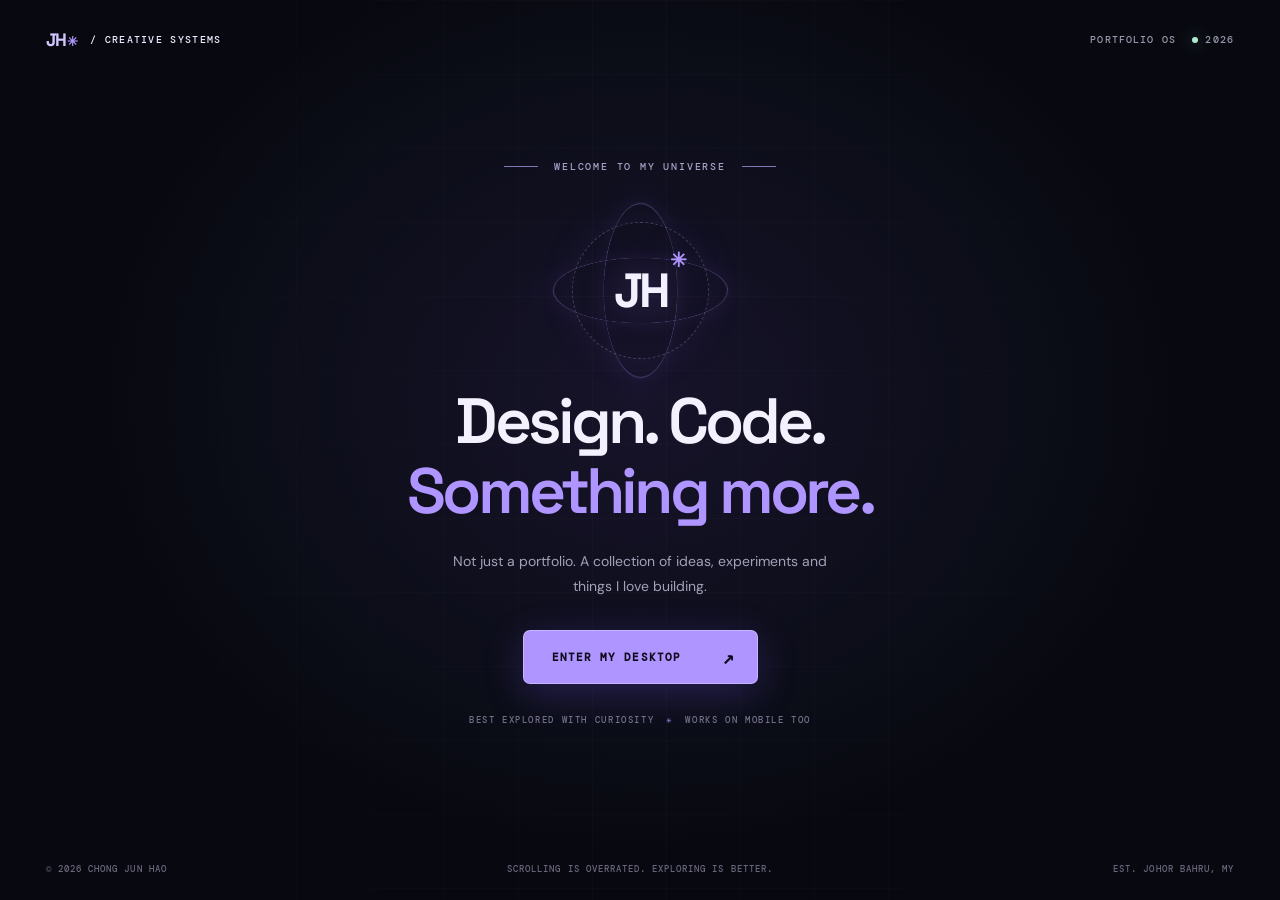
==== index.html @ 54a87e29 "update" ====
<!doctype html>
<html lang="en">
<head>
  <meta charset="utf-8" />
  <meta name="viewport" content="width=device-width, initial-scale=1, viewport-fit=cover" />
  <meta name="theme-color" content="#07090f" />
  <meta name="description" content="Chong Jun Hao — an AI graduate and creative technologist. Explore an interactive desktop of selected projects, experience and ideas." />
  <meta property="og:title" content="Chong Jun Hao — Interactive Portfolio OS" />
  <meta property="og:description" content="A portfolio you can explore. AI, digital experiences, and creative technology." />
  <meta property="og:type" content="website" />
  <link rel="icon" href="assets/favicon.svg" type="image/svg+xml" />
  <link rel="preconnect" href="https://fonts.googleapis.com" />
  <link rel="preconnect" href="https://fonts.gstatic.com" crossorigin />
  <link href="https://fonts.googleapis.com/css2?family=DM+Mono:wght@400;500&family=DM+Sans:wght@400;500;600;700&family=Space+Grotesk:wght@400;500;600;700&display=swap" rel="stylesheet" />
  <link rel="stylesheet" href="assets/styles.css" />
  <script defer src="assets/portfolio-data.js"></script>
  <script defer src="assets/main.js?v=4.3"></script>
  <title>Chong Jun Hao — Portfolio OS</title>
</head>
<body>
<svg class="svg-sprite" xmlns="http://www.w3.org/2000/svg" aria-hidden="true">
  <symbol id="i-grid" viewBox="0 0 24 24"><rect x="3" y="3" width="7" height="7" rx="1.5"/><rect x="14" y="3" width="7" height="7" rx="1.5"/><rect x="3" y="14" width="7" height="7" rx="1.5"/><rect x="14" y="14" width="7" height="7" rx="1.5"/></symbol>
  <symbol id="i-folder" viewBox="0 0 24 24"><path d="M3 7V5.5A2.5 2.5 0 0 1 5.5 3H10l2.4 2.7H18.5A2.5 2.5 0 0 1 21 8.2v10.3a2.5 2.5 0 0 1-2.5 2.5h-13A2.5 2.5 0 0 1 3 18.5V7Z"/></symbol>
  <symbol id="i-user" viewBox="0 0 24 24"><circle cx="12" cy="8" r="4"/><path d="M4 21v-2a8 8 0 0 1 16 0v2"/></symbol>
  <symbol id="i-code" viewBox="0 0 24 24"><path d="m8 7-5 5 5 5M16 7l5 5-5 5M14 4l-4 16"/></symbol>
  <symbol id="i-award" viewBox="0 0 24 24"><circle cx="12" cy="8" r="5"/><path d="m8.4 12.1-1.4 8 5-2.4 5 2.4-1.4-8"/></symbol>
  <symbol id="i-mail" viewBox="0 0 24 24"><rect x="2" y="4.5" width="20" height="15" rx="3"/><path d="m3 6 9 7 9-7"/></symbol>
  <symbol id="i-terminal" viewBox="0 0 24 24"><rect x="2" y="3" width="20" height="18" rx="3"/><path d="m6 8 4 4-4 4M12 17h6"/></symbol>
  <symbol id="i-file" viewBox="0 0 24 24"><path d="M6 2h8l5 5v13a2 2 0 0 1-2 2H6a2 2 0 0 1-2-2V4a2 2 0 0 1 2-2Z"/><path d="M14 2v6h5M8 13h8M8 17h6"/></symbol>
  <symbol id="i-search" viewBox="0 0 24 24"><circle cx="10.8" cy="10.8" r="7"/><path d="m16 16 5 5"/></symbol>
  <symbol id="i-chevron" viewBox="0 0 24 24"><path d="m9 5 7 7-7 7"/></symbol>
  <symbol id="i-arrow" viewBox="0 0 24 24"><path d="M5 19 19 5M9 5h10v10"/></symbol>
  <symbol id="i-x" viewBox="0 0 24 24"><path d="M5 5 19 19M19 5 5 19"/></symbol>
  <symbol id="i-max" viewBox="0 0 24 24"><path d="M8 3H3v5M16 3h5v5M3 16v5h5M21 16v5h-5"/></symbol>
  <symbol id="i-github" viewBox="0 0 24 24"><path d="M9 20c-4.4 1.4-4.4-2.5-6-3m12 6v-3.8c0-1.1.2-1.5-.5-2 2.4-.2 5-1.2 5-5.3a4.1 4.1 0 0 0-1.1-2.9 3.8 3.8 0 0 0-.1-2.9S16.5 6 14.7 7.8a13 13 0 0 0-5.4 0C7.5 6 5.7 6.1 5.7 6.1a3.8 3.8 0 0 0-.1 2.9 4.1 4.1 0 0 0-1.1 2.9c0 4.1 2.6 5.1 5 5.3-.7.5-.5.9-.5 2V23"/></symbol>
  <symbol id="i-spark" viewBox="0 0 24 24"><path d="M12 2 14.5 9.5 22 12l-7.5 2.5L12 22l-2.5-7.5L2 12l7.5-2.5Z"/></symbol>
  <symbol id="i-sun" viewBox="0 0 24 24"><circle cx="12" cy="12" r="4"/><path d="M12 2v2m0 16v2M2 12h2m16 0h2M5 5l1.5 1.5m11 11L19 19M5 19l1.5-1.5m11-11L19 5"/></symbol>
  <symbol id="i-settings" viewBox="0 0 24 24"><path d="M10 2h4l.6 2.5 2.4 1 2.2-1.3 2.8 2.8-1.3 2.2 1 2.4L24 12v0l-2.3.6-1 2.4 1.3 2.2-2.8 2.8-2.2-1.3-2.4 1L14 22h-4l-.6-2.3-2.4-1-2.2 1.3L2 17.2 3.3 15l-1-2.4L0 12l2.3-.6 1-2.4L2 6.8 4.8 4l2.2 1.3 2.4-1Z"/><circle cx="12" cy="12" r="3"/></symbol>
</svg>

<div class="boot" id="boot" role="dialog" aria-label="Welcome screen" aria-modal="true">
  <div class="boot-grid"></div>
  <div class="boot-top"><span class="wordmark"><span class="wordmark-icon">JH</span> / CREATIVE SYSTEMS</span><span>PORTFOLIO OS <i class="online-dot"></i> 2026</span></div>
  <div class="boot-center">
    <div class="boot-overline"><span class="little-line"></span> WELCOME TO MY UNIVERSE <span class="little-line"></span></div>
    <div class="boot-emblem"><div class="emblem-ring a"></div><div class="emblem-ring b"></div><div class="emblem-ring c"></div><span>JH<span class="emblem-plus">✳</span></span></div>
    <div class="boot-title">Design. Code.<br><em>Something more.</em></div>
    <p>Not just a portfolio. A collection of ideas, experiments and things I love building.</p>
    <button class="enter-button" id="enterButton" type="button">ENTER MY DESKTOP <span>↗</span></button>
    <div class="boot-note">BEST EXPLORED WITH CURIOSITY <span>✳</span> WORKS ON MOBILE TOO</div>
  </div>
  <div class="boot-bottom"><span>© 2026 CHONG JUN HAO</span><span>SCROLLING IS OVERRATED. EXPLORING IS BETTER.</span><span>EST. JOHOR BAHRU, MY</span></div>
</div>

<div class="os" id="os">
  <div class="os-wallpaper"><div class="grid-layer"></div><div class="radial-layer"></div><div class="noise-layer"></div><canvas id="stars" aria-hidden="true"></canvas></div>
  <header class="menubar">
    <div class="menubar-left"><button class="os-logo" type="button" data-app="about" aria-label="About Jun Hao">JH<span>✳</span></button><span class="menu-separator"></span><button class="menubar-item" data-app="projects">Portfolio</button><button class="menubar-item" data-app="projects">Projects</button><button class="menubar-item hide-xs" data-app="experience">Experience</button><button class="menubar-item hide-xs" data-app="contact">Contact</button></div>
    <div class="menubar-right"><span class="menu-available"><i></i> OPEN TO OPPORTUNITIES</span><button class="icon-only top-search" data-action="search" aria-label="Search apps"><svg><use href="#i-search"/></svg></button><span class="menubar-clock" id="clock">FRI 23 OCT · 22:45</span><span class="mini-avatar" title="Chong Jun Hao">JH</span></div>
  </header>

  <main class="desktop" aria-label="Interactive portfolio desktop">
    <div class="desktop-stage" id="desktopStage">
      <div class="stage-copy"><div class="stage-kicker"><span class="kicker-square"></span> HELLO, WORLD. I'M</div><div class="stage-name">CHONG<br><span>JUN HAO<span class="starring">✳</span></span></div><h1>Creating at the intersection<br>of <em>AI, design & development.</em></h1><p>AI graduate & junior software developer crafting thoughtful, intelligent digital experiences.</p><div class="stage-buttons"><button class="button-primary" data-app="projects">Explore my work <svg><use href="#i-arrow"/></svg></button><button class="button-secondary" data-app="about">More about me <svg><use href="#i-chevron"/></svg></button></div></div>
      <div class="scene" aria-hidden="true"><div class="scene-light"></div><div class="scene-orbit orbit-outer"></div><div class="scene-orbit orbit-inner"></div><div class="scene-orbit orbit-diagonal"></div><div class="orb-shadow"></div><div class="scene-orb"><div class="orb-inner"></div><div class="orb-sheen"></div><div class="orb-trace trace-one"></div><div class="orb-trace trace-two"></div></div><div class="scene-corner scene-corner-one">[ AI × CREATIVE TECH ]</div><div class="scene-corner scene-corner-two">↗ 2026 / LAB.01</div></div>
      <div class="stage-foot"><span>01 — SELECTED PORTFOLIO</span><span class="stage-foot-middle">A LITTLE LOGIC. A LOT OF CURIOSITY.</span><button data-app="projects">OPEN WORK FOLDER <span>↗</span></button></div>
    </div>
    <div class="desktop-icons" aria-label="Desktop apps">
      <button class="desktop-shortcut" data-app="projects"><span class="shortcut-pictogram gradient-violet"><svg><use href="#i-folder"/></svg></span><span>My Work</span></button>
      <button class="desktop-shortcut" data-app="about"><span class="shortcut-pictogram gradient-blue"><svg><use href="#i-user"/></svg></span><span>About Me</span></button>
      <button class="desktop-shortcut" data-app="experience"><span class="shortcut-pictogram gradient-gold"><svg><use href="#i-code"/></svg></span><span>My Journey</span></button>
      <button class="desktop-shortcut" data-app="awards"><span class="shortcut-pictogram gradient-pink"><svg><use href="#i-award"/></svg></span><span>Highlights</span></button>
      <button class="desktop-shortcut" data-app="terminal"><span class="shortcut-pictogram gradient-mono"><svg><use href="#i-terminal"/></svg></span><span>Terminal</span></button>
    </div>
    <div class="desktop-meta"><span>CHONG JUN HAO</span><span>PERSONAL PORTFOLIO / 2026</span><span>DESIGNED TO BE EXPLORED ↗</span></div>
  </main>


  <!-- Mobile has its own touch-first landing page; desktop view remains intact. -->
  <main class="mobile-home" id="mobileHome" aria-label="Mobile portfolio home">
    <div class="mobile-home-inner">
      <div class="mobile-intro-top"><span><i></i> AVAILABLE FOR OPPORTUNITIES</span><span>PORTFOLIO / 2026</span></div>
      <div class="mobile-hero">
        <div class="mobile-hero-orb" aria-hidden="true"><div class="mobile-ring mobile-ring-one"></div><div class="mobile-ring mobile-ring-two"></div><div class="mobile-core"></div></div>
        <div class="mobile-hero-main"><span class="mobile-overline">DESIGN × CODE × INTELLIGENCE</span><h1>Hey, I'm<br><em>Jun Hao.</em><span class="mobile-hero-star">✳</span></h1><p>AI graduate &amp; developer shaping thoughtful digital experiences.</p><button class="mobile-main-cta" type="button" data-app="projects">Explore my projects <span>↗</span></button></div>
      </div>
      <div class="mobile-section-heading"><span>01 / FEATURED WORK</span><button type="button" data-app="projects">ALL PROJECTS <span>↗</span></button></div>
      <div class="mobile-feature-list">
        <button class="mobile-feature mobile-feature-batik" type="button" data-project-open="batik"><span class="mobile-feature-count">01 / AI &amp; CULTURE</span><strong>Batik Studio</strong><small>AI pattern generation · 3D garment visualisation</small><span class="mobile-feature-arrow">↗</span><span class="mobile-feature-decoration">✳</span></button>
        <button class="mobile-feature mobile-feature-sccci" type="button" data-project-open="sccci"><span class="mobile-feature-count">02 / CLIENT EXPERIENCE</span><strong>SCCCI AI Theatre</strong><small>Conversational AI · Interaction design</small><span class="mobile-feature-arrow">↗</span><span class="mobile-feature-decoration">◎</span></button>
        <button class="mobile-feature mobile-feature-nanao" type="button" data-project-open="nanao"><span class="mobile-feature-count">03 / AI &amp; TOURISM</span><strong>MindScape Travel</strong><small>App development · sentiment analysis</small><span class="mobile-feature-arrow">↗</span><span class="mobile-feature-decoration">✦</span></button>
      </div>
      <div class="mobile-section-heading"><span>02 / QUICK ACCESS</span><span>YOUR NEXT TAP ↗</span></div>
      <div class="mobile-widget-grid">
        <button class="mobile-widget" type="button" data-app="about"><span class="widget-symbol">↗</span><span>01 / PROFILE</span><strong>About<br>me.</strong><i>Meet the human behind the work</i></button>
        <button class="mobile-widget" type="button" data-app="experience"><span class="widget-symbol">✳</span><span>02 / JOURNEY</span><strong>My<br>path.</strong><i>Experience &amp; education</i></button>
        <button class="mobile-widget" type="button" data-app="awards"><span class="widget-symbol">✦</span><span>03 / MILESTONES</span><strong>Selected<br>awards.</strong><i>Recognition &amp; highlights</i></button>
        <button class="mobile-widget" type="button" data-app="skills"><span class="widget-symbol">⌘</span><span>04 / TOOLBOX</span><strong>My<br>stack.</strong><i>Tools I work with</i></button>
      </div>
      <div class="mobile-person"><div class="mobile-person-avatar profile-photo-wrap"><img class="real-photo" src="assets/media/profile/profile.jpg" alt="Portrait of Chong Jun Hao" decoding="async" /><span>JH</span></div><div><small>LET'S CREATE SOMETHING</small><h2>Have an idea?<br><em>Say hello.</em></h2><button type="button" data-app="contact">Let's talk <span>↗</span></button></div></div>
      <div class="mobile-copyright">© 2026 CHONG JUN HAO <span>MADE WITH CURIOSITY ✳</span></div>
    </div>
  </main>

  <div class="window-layer" id="windowLayer">
    <!-- projects window -->
    <section class="app-window projects-window" id="win-projects" data-window="projects" role="dialog" aria-labelledby="title-projects" aria-modal="false" hidden>
      <header class="window-titlebar"><div class="traffic"><button class="traffic-close" data-close="projects" aria-label="Close projects"></button><button class="traffic-min" data-min="projects" aria-label="Minimize projects"></button><button class="traffic-max" data-max="projects" aria-label="Maximize projects"></button></div><span id="title-projects" class="window-heading">portfolio / selected-work</span><span class="window-tail">✳ 03 FILES</span></header>
      <div class="projects-browser">
        <aside class="browser-side"><div class="sidebar-brand">JH<span>✳</span><small>WORK ARCHIVE</small></div><span class="sidebar-caption">LIBRARY</span><div class="browser-filters"><button class="browser-filter active" data-project-filter="all"><svg><use href="#i-grid"/></svg> All projects <span>03</span></button><button class="browser-filter" data-project-filter="ai"><svg><use href="#i-spark"/></svg> AI & Culture</button><button class="browser-filter" data-project-filter="interactive"><svg><use href="#i-code"/></svg> Interactive</button></div><div class="side-tip"><span>✳ A NOTE</span><p>Each file is a little story about the things I've made.</p></div></aside>
        <div class="browser-main" id="browserMain"><div class="browser-toolbar"><div class="crumb">HOME <span>/</span> PORTFOLIO <span>/</span> <strong>SELECTED WORK</strong></div><span class="browser-view">▦ &nbsp; 03 ITEMS</span></div><div class="browser-hero"><div><span class="micro-label">THE SELECTED FILES · VOL. 01</span><h2>Projects worth<br><em>opening.</em></h2><p>A curated selection of creative AI, interaction design and digital experiences.</p></div><span class="browser-hero-star">✳</span></div>
          <div class="project-grid" id="projectGrid">
            <button class="project-tile" data-project="batik" data-category="ai" aria-label="Read Batik Studio case study"><div class="tile-art art-batik"><span class="art-toplabel">01 / CULTURAL COMPUTING</span><div class="batik-bloom"><i></i><i></i><i></i><i></i><i></i><i></i><i></i><i></i></div><strong>BATIK<br>STUDIO</strong><span class="art-bottomlabel">TRADITION REIMAGINED ↗</span></div><div class="tile-caption"><div><span>AI GENERATION · 3D</span><h3>Batik Studio</h3><p>Preserving creative heritage through emerging technology.</p></div><span class="tile-arrow">↗</span></div></button>
            <button class="project-tile" data-project="sccci" data-category="ai interactive" aria-label="Read SCCCI AI Theatre case study"><div class="tile-art art-sccci"><span class="art-toplabel">02 / CLIENT EXPERIENCE</span><div class="sccci-disc"><div class="disc-ring"></div><div class="disc-ring ring-b"></div><div class="disc-core">✳</div></div><strong>AI<br>THEATRE</strong><span class="art-bottomlabel">STORIES THAT RESPOND ↗</span></div><div class="tile-caption"><div><span>AI · INTERACTIVE</span><h3>SCCCI AI Theatre</h3><p>Making cultural storytelling feel like a conversation.</p></div><span class="tile-arrow">↗</span></div></button>
            <button class="project-tile" data-project="nanao" data-category="ai interactive" aria-label="Read MindScape Travel case study"><div class="tile-art art-nanao"><span class="art-toplabel">03 / EMOTIONAL TOURISM</span><div class="nanao-route"><i></i><i></i><i></i><b>✦</b><b>✦</b></div><strong>FEEL THE<br>JOURNEY.</strong><span class="art-bottomlabel">NAN'AO, CHINA ↗</span></div><div class="tile-caption"><div><span>AI · SOFTWARE · DESIGN</span><h3>MindScape Travel</h3><p>Where AI meets emotion-driven travel.</p></div><span class="tile-arrow">↗</span></div></button>
          </div>
          <p class="browser-disclaimer">Visuals are original illustrations, not screenshots from the final systems. Click a project to read the case study.</p>
          <div class="project-detail" id="projectDetail" hidden></div>
        </div>
      </div>
    </section>

    <section class="app-window content-window about-window" id="win-about" data-window="about" role="dialog" aria-modal="false" aria-labelledby="title-about" hidden>
      <header class="window-titlebar"><div class="traffic"><button class="traffic-close" data-close="about" aria-label="Close about"></button><button class="traffic-min" data-min="about" aria-label="Minimize about"></button><button class="traffic-max" data-max="about" aria-label="Maximize about"></button></div><span id="title-about" class="window-heading">about-me / profile.txt</span><span class="window-tail">01 / PROFILE</span></header>
      <div class="window-scroll about-content"><div class="profile-top"><div class="profile-portrait profile-photo-wrap"><div class="portrait-orbit"></div><img class="real-photo" src="assets/media/profile/profile.jpg" alt="Chong Jun Hao profile photo" decoding="async" /><strong>JH<span>✳</span></strong><small>CREATIVE BY NATURE.</small></div><div class="profile-head"><span class="micro-label"><i class="online-dot"></i> OPEN TO WHAT'S NEXT</span><h2>A little about<br><em>the human.</em></h2><p>Hi, I'm Jun Hao. I like finding the human side of technology — building useful tools, intuitive experiences and ideas that make people curious.</p><div class="small-chips"><span>JOHOR BAHRU, MY</span><span>AI GRADUATE</span><span>DEVELOPER × DESIGNER</span></div></div></div><div class="profile-lower"><div><span class="micro-label">MY APPROACH</span><h3>Think creatively.<br>Build thoughtfully.</h3></div><p>My background moves between interface design, on-site technical work and AI-powered interactive systems. From testing conversational responses for live exhibitions to developing AI concepts, I enjoy the entire process of turning an idea into an experience.</p></div><div class="stat-row"><div><strong>3.83<small>/ 4.00</small></strong><span>Degree CGPA</span></div><div><strong>1<sup>st</sup></strong><span>Class Honours</span></div><div><strong>2026</strong><span>Graduated</span></div></div><button class="inline-action" data-app="experience">Follow my journey <svg><use href="#i-arrow"/></svg></button></div>
    </section>

    <section class="app-window content-window experience-window" id="win-experience" data-window="experience" role="dialog" aria-modal="false" aria-labelledby="title-experience" hidden>
      <header class="window-titlebar"><div class="traffic"><button class="traffic-close" data-close="experience" aria-label="Close journey"></button><button class="traffic-min" data-min="experience" aria-label="Minimize journey"></button><button class="traffic-max" data-max="experience" aria-label="Maximize journey"></button></div><span class="window-heading" id="title-experience">journey / experience.timeline</span><span class="window-tail">06 ENTRIES</span></header>
      <div class="window-scroll experience-content"><span class="micro-label">CHAPTER 02 / MY PATH</span><h2>Where ideas<br><em>met reality.</em></h2><p class="lede">A journey through design, engineering and hands-on experimentation.</p><div class="experience-columns"><div class="experience-column"><h3><span class="exp-icon">↗</span> EXPERIENCE</h3><div class="exp-item"><time>2026 — PRESENT</time><h4>Freelance AI Project Assistant & Junior Programmer</h4><strong>Digital Magic Studio</strong><p>AI response flows, interaction logic, testing, content structure and client deliverables for SCCCI AI Theatre.</p></div><div class="exp-item"><time>DEC 2025 — APR 2026</time><h4>Junior Onsite Technician & Programmer Intern</h4><strong>Digital Magic Studio</strong><p>Onsite setup, interactive prototypes, technical troubleshooting and client-facing deployment support.</p></div><div class="exp-item"><time>SEP 2023 — APR 2024</time><h4>UI/UX Designer Intern</h4><strong>My Serve Solutions</strong><p>Interface layouts, visual systems and collaboration with software developers.</p></div></div><div class="experience-column"><h3><span class="exp-icon">✦</span> EDUCATION</h3><div class="exp-item"><time>2024 — 2026</time><h4>BSc (Hons) Information Systems in AI</h4><strong>Raffles University</strong><p>First Class Honours · Dean's List · CGPA 3.83 / 4.00</p></div><div class="exp-item"><time>2021 — 2024</time><h4>Diploma in Information Technology</h4><strong>Kolej MDIS Malaysia</strong><p>CGPA 3.84 / 4.00 · High Achiever Award · Outstanding Student</p></div><button class="inline-action" data-app="awards">View awards & recognition <svg><use href="#i-arrow"/></svg></button></div></div></div>
    </section>

    <section class="app-window content-window awards-window" id="win-awards" data-window="awards" role="dialog" aria-modal="false" aria-labelledby="title-awards" hidden>
      <header class="window-titlebar"><div class="traffic"><button class="traffic-close" data-close="awards" aria-label="Close highlights"></button><button class="traffic-min" data-min="awards" aria-label="Minimize highlights"></button><button class="traffic-max" data-max="awards" aria-label="Maximize highlights"></button></div><span class="window-heading" id="title-awards">highlights / recognition.list</span><span class="window-tail">ACHIEVEMENTS</span></header>
      <div class="window-scroll awards-content"><div class="awards-heading"><div><span class="micro-label">A FEW MILESTONES ALONG THE WAY</span><h2>Nice things<br><em>happened.</em></h2></div><div class="award-burst">✳</div></div><div class="achievement-list"><div class="achievement"><span>01</span><div><strong>Gold Award — Batik Studio</strong><small>DIGITEX, Universiti Teknologi Malaysia (UTM)</small></div><time>2026</time></div><div class="achievement"><span>02</span><div><strong>Silver Award — Mindscape Travel</strong><small>DIGITEX, UTM</small></div><time>2026</time></div><div class="achievement"><span>03</span><div><strong>Second Prize — Rural Cultural & Creative Track</strong><small>Nan'ao County Rural Operator Competition, China</small></div><time>2025</time></div><div class="achievement"><span>04</span><div><strong>Silver Winner — Branding for AI in Branding</strong><small>Indigo Design Award</small></div><time>2026</time></div><div class="achievement"><span>05</span><div><strong>Merit Award — Idea: Digital Experience</strong><small>Kancil Awards</small></div><time>2025</time></div><div class="achievement"><span>06</span><div><strong>Second Prize — Times Young Creative Awards</strong><small>Brand Commercial Design / 心域九溪</small></div><time>2025</time></div><div class="achievement"><span>07</span><div><strong>Oral Presenter — AI Batik & 3D Garment Visualisation</strong><small>DEIC International Conference</small></div><time>2026</time></div></div></div>
    </section>

    <section class="app-window content-window skills-window" id="win-skills" data-window="skills" role="dialog" aria-modal="false" aria-labelledby="title-skills" hidden>
      <header class="window-titlebar"><div class="traffic"><button class="traffic-close" data-close="skills" aria-label="Close skills"></button><button class="traffic-min" data-min="skills" aria-label="Minimize skills"></button><button class="traffic-max" data-max="skills" aria-label="Maximize skills"></button></div><span class="window-heading" id="title-skills">toolkit / skills.config</span><span class="window-tail">MY TOOLBOX</span></header>
      <div class="window-scroll skills-content"><span class="micro-label">TOOLS / THINGS I WORK WITH</span><h2>Tools of<br><em>the trade.</em></h2><p class="lede">A toolkit shaped by projects, curiosity, and a lot of learning.</p><div class="skill-sections"><div class="skill-section"><span>01 / DEVELOPMENT</span><div class="skill-pills"><span>Python</span><span>JavaScript</span><span>HTML</span><span>CSS</span><span>PHP</span><span>Web Applications</span></div></div><div class="skill-section"><span>02 / INTELLIGENCE</span><div class="skill-pills"><span>Machine Learning</span><span>Computer Vision</span><span>Object Detection</span><span>NLP</span><span>Model Evaluation</span><span>Data Processing</span></div></div><div class="skill-section"><span>03 / DESIGN & SYSTEMS</span><div class="skill-pills"><span>UI / UX Design</span><span>Interactive Experiences</span><span>MySQL</span><span>Google Colab</span><span>VS Code</span><span>Prototyping</span></div></div></div></div>
    </section>

    <section class="app-window content-window contact-window" id="win-contact" data-window="contact" role="dialog" aria-modal="false" aria-labelledby="title-contact" hidden>
      <header class="window-titlebar"><div class="traffic"><button class="traffic-close" data-close="contact" aria-label="Close contact"></button><button class="traffic-min" data-min="contact" aria-label="Minimize contact"></button><button class="traffic-max" data-max="contact" aria-label="Maximize contact"></button></div><span class="window-heading" id="title-contact">connect / say-hello.mail</span><span class="window-tail"><i class="online-dot"></i> OPEN INBOX</span></header>
      <div class="window-scroll contact-content"><div class="contact-visual">✳</div><span class="micro-label">CHAPTER 05 / GET IN TOUCH</span><h2>Great things<br>start with <em>hello.</em></h2><p>Have a project, an opportunity, or just a good idea? I'd love to hear about it.</p><a class="contact-address" href="mailto:junhaochong5@gmail.com">junhaochong5@gmail.com <svg><use href="#i-arrow"/></svg></a><div class="contact-buttons"><a class="button-primary" href="mailto:junhaochong5@gmail.com">Write an email <svg><use href="#i-arrow"/></svg></a><button class="button-secondary" id="copyEmail" type="button">Copy email address <span>⧉</span></button></div><div class="contact-footer">BASED IN JOHOR BAHRU, MALAYSIA <span>✳</span> OPEN TO COLLABORATION</div></div>
    </section>

    <section class="app-window terminal-window" id="win-terminal" data-window="terminal" role="dialog" aria-modal="false" aria-labelledby="title-terminal" hidden>
      <header class="window-titlebar"><div class="traffic"><button class="traffic-close" data-close="terminal" aria-label="Close terminal"></button><button class="traffic-min" data-min="terminal" aria-label="Minimize terminal"></button><button class="traffic-max" data-max="terminal" aria-label="Maximize terminal"></button></div><span class="window-heading" id="title-terminal">junhao@portfolio: ~</span><span class="window-tail">ZSH — INTERACTIVE</span></header>
      <div class="terminal-body" id="terminalOutput" aria-live="polite"><div class="term-purple">JunHao Portfolio Terminal [Version 2.0.26]</div><div>Type <span class="term-aqua">help</span> to see what you can do.</div><div class="term-spacer"></div></div><form class="terminal-inputrow" id="terminalForm"><label for="terminalInput">junhao@portfolio <span>~ %</span></label><input id="terminalInput" name="cmd" spellcheck="false" autocomplete="off" aria-label="Terminal command" /></form>
    </section>
  </div>

  <div class="launcher-scrim" id="launcher" hidden><div class="launcher-box" role="dialog" aria-modal="true" aria-labelledby="launcherTitle"><div class="launcher-search"><svg><use href="#i-search"/></svg><input id="launcherInput" autocomplete="off" placeholder="Search apps, projects, actions..." aria-label="Search apps"/><kbd>ESC</kbd></div><div id="launcherTitle" class="launcher-label">QUICK LAUNCH · START TYPING</div><div class="launcher-results" id="launcherResults"></div><div class="launcher-footer"><span>↑ ↓ NAVIGATE &nbsp; ↵ OPEN</span><span>PORTFOLIO OS / V2</span></div></div></div>
  <div class="toast" id="toast" role="status" aria-live="polite"></div>
  <footer class="dock-shell"><div class="dock" aria-label="Portfolio app dock">
    <button class="dock-icon" type="button" data-action="home" title="Home" aria-label="Desktop home"><span class="dock-glyph dock-home">JH</span><span class="dock-dot"></span></button>
    <div class="dock-divider"></div>
    <button class="dock-icon" type="button" data-app="projects" title="Projects" aria-label="Open projects"><span class="dock-glyph dock-project"><svg><use href="#i-folder"/></svg></span><span class="dock-dot"></span></button>
    <button class="dock-icon" type="button" data-app="about" title="About" aria-label="Open about"><span class="dock-glyph dock-about"><svg><use href="#i-user"/></svg></span><span class="dock-dot"></span></button>
    <button class="dock-icon" type="button" data-app="experience" title="Journey" aria-label="Open experience"><span class="dock-glyph dock-journey"><svg><use href="#i-code"/></svg></span><span class="dock-dot"></span></button>
    <button class="dock-icon" type="button" data-app="skills" title="Skills" aria-label="Open skills"><span class="dock-glyph dock-skills"><svg><use href="#i-grid"/></svg></span><span class="dock-dot"></span></button>
    <button class="dock-icon" type="button" data-app="awards" title="Awards" aria-label="Open awards"><span class="dock-glyph dock-awards"><svg><use href="#i-award"/></svg></span><span class="dock-dot"></span></button>
    <div class="dock-divider"></div>
    <button class="dock-icon" type="button" data-app="terminal" title="Terminal" aria-label="Open terminal"><span class="dock-glyph dock-terminal"><svg><use href="#i-terminal"/></svg></span><span class="dock-dot"></span></button>
    <button class="dock-icon" type="button" data-app="contact" title="Contact" aria-label="Open contact"><span class="dock-glyph dock-contact"><svg><use href="#i-mail"/></svg></span><span class="dock-dot"></span></button>
    <a class="dock-icon" href="resume.html" title="Résumé (new tab)" aria-label="Open resume" target="_blank" rel="noopener"><span class="dock-glyph dock-resume"><svg><use href="#i-file"/></svg></span><span class="dock-dot"></span></a>
  </div><span class="dock-caption">CLICK AN ICON TO EXPLORE <span>✳</span> <kbd>CTRL K</kbd> TO SEARCH</span></footer>

  <nav class="mobile-tabbar" aria-label="Mobile navigation">
    <button type="button" data-action="home" class="mobile-tab active" data-mobile-tab="home" aria-label="Home"><span class="mobile-tab-icon">⌂</span><span>Home</span></button>
    <button type="button" data-app="projects" class="mobile-tab" data-mobile-tab="projects" aria-label="Projects"><svg><use href="#i-folder"/></svg><span>Work</span></button>
    <button type="button" data-app="about" class="mobile-tab" data-mobile-tab="about" aria-label="About"><svg><use href="#i-user"/></svg><span>About</span></button>
    <button type="button" data-app="contact" class="mobile-tab" data-mobile-tab="contact" aria-label="Contact"><svg><use href="#i-mail"/></svg><span>Contact</span></button>
  </nav>
</div>
</body>
</html>
---- assets/styles.css ----
:root{--bg:#07090f;--panel:#10121b;--panel2:#171922;--panel3:#1b1e2b;--line:rgba(255,255,255,.105);--fg:#f4f1ff;--muted:#9293a7;--subtle:#686a80;--accent:#af95ff;--accent2:#7e73ff;--cyan:#a3e3ef;--rose:#f0a4c2;--gold:#f1cd99;--ease:cubic-bezier(.18,.75,.23,1);font-family:'DM Sans',sans-serif;color-scheme:dark}
*{box-sizing:border-box}html,body{margin:0;min-width:320px;width:100%;height:100%;overflow:hidden}body{background:var(--bg);color:var(--fg);-webkit-font-smoothing:antialiased}button,input,a{font:inherit}button{cursor:pointer}button:focus-visible,a:focus-visible,input:focus-visible{outline:2px solid var(--accent);outline-offset:4px}a{color:inherit;text-decoration:none}button{color:inherit}svg{width:1em;height:1em;stroke:currentColor;stroke-width:1.75;stroke-linecap:round;stroke-linejoin:round;fill:none;flex-shrink:0}.svg-sprite{position:absolute;inline-size:0;block-size:0;overflow:hidden}.micro-label{font:500 10px/1.5 'DM Mono',monospace;letter-spacing:.18em;color:var(--accent);text-transform:uppercase}.online-dot{display:inline-block;vertical-align:middle;border-radius:50%;width:6px;height:6px;background:#b4e7ce;box-shadow:0 0 15px #85ffd380}.os{position:relative;width:100%;height:100vh;height:100dvh;isolation:isolate;overflow:hidden}.os-wallpaper{position:absolute;inset:0;pointer-events:none;background:radial-gradient(ellipse 55% 75% at 57% 54%,rgba(57,49,112,.3),transparent 85%),linear-gradient(115deg,#080a10 5%,#11121c 56%,#080910 100%);z-index:-1}.grid-layer{position:absolute;inset:0;background-image:linear-gradient(to right,rgba(191,190,255,.04) 1px,transparent 1px),linear-gradient(to bottom,rgba(191,190,255,.04) 1px,transparent 1px);background-size:72px 72px;mask-image:linear-gradient(90deg,transparent 5%,#000 55%,transparent)}.radial-layer{position:absolute;inset:-15%;background:radial-gradient(ellipse 36% 40% at 75% 55%,rgba(114,88,226,.1),transparent),radial-gradient(ellipse 45% 35% at 24% 92%,rgba(70,130,159,.09),transparent)}.noise-layer,.boot-grid{position:absolute;inset:0;pointer-events:none}.noise-layer{opacity:.32;background-image:url("data:image/svg+xml,%3Csvg viewBox='0 0 180 180' xmlns='http://www.w3.org/2000/svg'%3E%3Cfilter id='n'%3E%3CfeTurbulence type='fractalNoise' baseFrequency='.72' numOctaves='3' stitchTiles='stitch'/%3E%3C/filter%3E%3Crect width='100%25' height='100%25' filter='url(%23n)' opacity='.07'/%3E%3C/svg%3E")}.os-wallpaper canvas{position:absolute;inset:0;width:100%;height:100%;opacity:.52}
/* WELCOME */
.boot{position:fixed;inset:0;z-index:2000;background:radial-gradient(ellipse 42% 50% at 50% 44%,#17132a 0%,#0b0d17 75%,#080910 100%);display:flex;flex-direction:column;justify-content:space-between;transition:opacity .8s var(--ease),visibility .8s}.boot.is-hidden{opacity:0;visibility:hidden;pointer-events:none}.boot-grid{opacity:.45;background-image:linear-gradient(to right,rgba(255,255,255,.045) 1px,transparent 1px),linear-gradient(to bottom,rgba(255,255,255,.045) 1px,transparent 1px);background-size:74px 74px;mask-image:linear-gradient(90deg,transparent,#000,transparent)}.boot-top,.boot-bottom{z-index:1;display:flex;justify-content:space-between;align-items:center;padding:28px 46px;font:500 10px/1.4 'DM Mono',monospace;letter-spacing:.115em;color:#9a97ac}.boot-top .wordmark{display:flex;gap:14px;align-items:center;color:#efeaff;letter-spacing:.13em}.wordmark-icon{font:700 18px 'Space Grotesk',sans-serif;letter-spacing:-.13em;color:#d2c6ff}.wordmark-icon:after{content:'✳';font-size:13px;color:var(--accent);padding-left:3px}.boot-top .online-dot{margin-left:9px}.boot-center{position:relative;z-index:1;margin:auto;max-width:940px;padding:28px 20px 56px;text-align:center;display:flex;flex-direction:column;align-items:center}.boot-overline,.boot-note{display:flex;align-items:center;gap:16px;font:500 10px 'DM Mono',monospace;letter-spacing:.18em;color:#a8a0c7}.little-line{height:1px;width:34px;background:#8576b7}.boot-emblem{position:relative;width:242px;height:198px;margin:18px auto -2px;display:grid;place-items:center}.emblem-ring{position:absolute;width:175px;height:175px;border:1px solid rgba(180,151,255,.35);border-radius:50%;box-shadow:0 0 42px rgba(130,100,225,.08)}.emblem-ring.a{transform:rotateX(68deg) rotate(-25deg);animation:emblema 9s linear infinite}.emblem-ring.b{transform:rotateY(65deg) rotate(18deg);animation:emblemb 12s linear infinite}.emblem-ring.c{width:137px;height:137px;border-color:rgba(205,195,255,.25);border-style:dashed;animation:spin 32s linear infinite}.boot-emblem>span{position:relative;font:700 48px 'Space Grotesk',sans-serif;letter-spacing:-.09em;text-shadow:0 0 40px rgba(166,131,252,.36)}.emblem-plus{position:absolute;right:-21px;top:-13px;font-size:20px;letter-spacing:0;color:var(--accent)}@keyframes emblema{to{transform:rotateX(68deg) rotate(335deg)}}@keyframes emblemb{to{transform:rotateY(65deg) rotate(378deg)}}@keyframes spin{to{transform:rotate(360deg)}}.boot-title{font:600 clamp(38px,5vw,75px)/1.09 'Space Grotesk',sans-serif;letter-spacing:-.06em;margin-top:0}.boot-title em,.stage-copy em,.browser-hero em,.window-scroll h2 em{font-style:normal;color:var(--accent)}.boot-center>p{color:#a4a0b9;font-size:14px;line-height:1.8;max-width:390px;margin:22px 0 31px}.enter-button{border:1px solid rgba(213,196,255,.65);background:var(--accent);color:#100b1d;min-width:235px;height:54px;padding:0 21px 0 28px;border-radius:7px;display:flex;align-items:center;justify-content:space-between;gap:30px;font:700 11px 'DM Mono',monospace;letter-spacing:.1em;box-shadow:0 10px 40px rgba(126,92,255,.24);transition:transform .2s,box-shadow .2s}.enter-button:hover{transform:translateY(-3px);box-shadow:0 17px 46px rgba(126,92,255,.36)}.enter-button span{font-size:20px}.boot-note{margin-top:30px;font-size:9px;color:#747089;gap:12px}.boot-note span{color:var(--accent)}.boot-bottom{font-size:9px;color:#6b667c;padding-bottom:24px}
/* SYSTEM TOP */
.menubar{z-index:40;position:relative;height:55px;display:flex;align-items:center;justify-content:space-between;padding:0 35px;border-bottom:1px solid rgba(255,255,255,.075);background:rgba(10,11,18,.43);backdrop-filter:blur(28px)}.menubar-left,.menubar-right{display:flex;align-items:center;gap:23px}.menubar-item,.icon-only,.os-logo{background:none;border:0;padding:8px 0;color:#c1bdd1;font-size:11px;transition:color .2s}.menubar-item:hover,.icon-only:hover{color:#fff}.os-logo{font:700 20px 'Space Grotesk',sans-serif;color:white;letter-spacing:-.12em;padding-right:4px}.os-logo span{font-size:13px;color:var(--accent);vertical-align:top;letter-spacing:0}.menu-separator{height:21px;width:1px;background:var(--line)}.menubar-right{gap:20px}.menu-available{font:500 10px 'DM Mono',monospace;color:#aeb6b4;white-space:nowrap}.menu-available i{display:inline-block;width:6px;height:6px;background:#b9efd7;border-radius:50%;box-shadow:0 0 14px #b9efd7a8;margin-right:8px}.icon-only{display:grid;place-items:center}.top-search svg{font-size:16px}.menubar-clock{font:500 10px 'DM Mono',monospace;color:#a5a2b4;white-space:nowrap}.mini-avatar{border:1px solid #77738955;background:#56507135;display:grid;place-items:center;width:29px;height:29px;border-radius:50%;font:700 10px 'Space Grotesk',sans-serif;color:#d9d1fa}
/* DESKTOP */
.desktop{position:absolute;inset:55px 0 0;overflow:hidden}.desktop-stage{position:absolute;inset:0;max-width:1680px;margin:auto}.stage-copy{position:absolute;top:clamp(112px,19vh,198px);left:clamp(35px,5.6vw,96px);z-index:2;max-width:810px;pointer-events:auto}.stage-kicker{display:flex;align-items:center;gap:11px;color:#b0a3d6;letter-spacing:.21em;font:500 11px 'DM Mono',monospace;margin-bottom:31px}.kicker-square{height:7px;width:7px;border-radius:2px;transform:rotate(45deg);background:var(--accent);box-shadow:0 0 19px rgba(166,132,255,.6)}.stage-name{font:700 clamp(74px,8.9vw,150px)/.82 'Space Grotesk',sans-serif;letter-spacing:-.098em;color:#f6f3ff;text-shadow:0 8px 55px rgba(21,19,43,.6);white-space:nowrap}.stage-name>span{color:#d3c6f8}.starring{position:relative;top:-.8em;left:.05em;color:var(--accent);font-size:.19em;letter-spacing:0;display:inline-block;animation:starhover 3.3s ease-in-out infinite}.stage-copy h1{font:500 clamp(17px,1.9vw,25px)/1.35 'Space Grotesk',sans-serif;letter-spacing:-.045em;margin:36px 0 12px;color:#f2eefb}.stage-copy>p{font-size:14px;max-width:450px;line-height:1.8;color:#9999ad;margin:0 0 27px}.stage-buttons{display:flex;align-items:center;gap:13px}.button-primary,.button-secondary{font-size:12px;font-weight:600;border:1px solid rgba(255,255,255,.16);border-radius:7px;padding:0 21px;min-height:44px;display:inline-flex;gap:17px;align-items:center;justify-content:space-between;transition:transform .2s,background .2s,box-shadow .2s;white-space:nowrap}.button-primary svg,.button-secondary svg{font-size:15px}.button-primary{background:var(--accent);border-color:var(--accent);color:#0d0d19}.button-primary:hover{transform:translateY(-3px);box-shadow:0 12px 28px rgba(151,116,255,.25)}.button-secondary{background:#ffffff09;color:#dfd8ee}.button-secondary:hover{background:#ffffff17;transform:translateY(-3px)}.scene{position:absolute;right:14%;top:9%;width:min(49vw,750px);height:min(78vh,750px);transform-style:preserve-3d;pointer-events:none;filter:drop-shadow(0 45px 80px rgba(0,0,0,.32))}.scene-light{position:absolute;inset:11%;border-radius:50%;background:radial-gradient(circle,#a996fa4a 0%,#7d6bd01b 34%,transparent 70%);filter:blur(48px)}.scene-orbit{position:absolute;left:50%;top:50%;translate:-50% -50%;border-radius:50%;border:1px solid rgba(195,177,255,.2);box-shadow:inset 0 0 20px #b6a5ff08,0 0 30px #b6a5ff08}.orbit-outer{width:79%;aspect-ratio:1;transform:rotateX(69deg) rotate(-24deg);animation:orbita 16s linear infinite}.orbit-inner{width:64%;aspect-ratio:1;border-style:dashed;transform:rotateY(72deg) rotate(32deg);animation:orbitb 19s linear infinite}.orbit-diagonal{width:75%;aspect-ratio:1;transform:rotate(49deg) rotateY(65deg);animation:orbitc 23s linear infinite}.scene-orb{width:48%;aspect-ratio:1;position:absolute;top:50%;left:50%;translate:-50% -50%;border-radius:50%;background:radial-gradient(circle at 27% 23%,#d9d3ff 0%,#9a8dd4 13%,#4f4781 36%,#191b39 59%,#060913 76%);box-shadow:inset -30px -26px 42px #080b18aa,inset 6px 7px 17px #faf6ff62,0 20px 65px #a48dff35,0 0 90px #a48dff18;animation:float 6.5s ease-in-out infinite}.orb-inner{position:absolute;inset:14%;border-radius:50%;border:1px solid rgba(226,209,255,.21);transform:rotateX(70deg)}.orb-sheen{position:absolute;inset:2%;border-radius:50%;background:linear-gradient(130deg,transparent 0 37%,rgba(219,212,255,.2) 40%,transparent 43%,transparent 55%,rgba(221,199,255,.1) 59%,transparent 62%);mix-blend-mode:screen;animation:spin 35s linear infinite}.orb-trace{position:absolute;inset:3%;border-radius:50%;border-left:2px solid rgba(224,218,255,.2);transform:rotate(22deg)}.trace-two{inset:11%;transform:rotate(110deg);opacity:.7}.orb-shadow{position:absolute;left:29%;right:29%;height:55px;border-radius:50%;background:#06060ec7;filter:blur(26px);top:78%}.scene-corner{position:absolute;color:#8e849f;font:500 10px 'DM Mono',monospace;letter-spacing:.17em}.scene-corner-one{top:19%;right:4%;transform:rotate(90deg)}.scene-corner-two{display:none}@keyframes starhover{50%{transform:rotate(40deg) scale(1.2)}}@keyframes float{50%{transform:translateY(-18px)}}@keyframes orbita{to{transform:rotateX(69deg) rotate(336deg)}}@keyframes orbitb{to{transform:rotateY(72deg) rotate(392deg)}}@keyframes orbitc{to{transform:rotate(409deg) rotateY(65deg)}}.desktop-icons{position:absolute;right:31px;top:100px;display:flex;flex-direction:column;gap:18px;z-index:3}.desktop-shortcut{border:1px solid transparent;border-radius:9px;background:transparent;display:flex;flex-direction:column;align-items:center;gap:7px;width:90px;padding:9px 5px;color:#e6e1f0;font-size:11px;text-shadow:0 2px 8px #000;transition:background .2s,border .2s}.desktop-shortcut:hover,.desktop-shortcut:focus-visible{background:#ffffff14;border-color:#ffffff21}.shortcut-pictogram{width:47px;height:47px;border-radius:12px;display:grid;place-items:center;box-shadow:0 7px 22px #0004,inset 0 1px #fff6}.shortcut-pictogram svg{font-size:23px;color:#f8f6ff}.gradient-violet{background:linear-gradient(148deg,#c6aaff,#7565df)}.gradient-blue{background:linear-gradient(135deg,#7ad5ee,#5874c6)}.gradient-gold{background:linear-gradient(130deg,#f7d7a4,#c78c74)}.gradient-pink{background:linear-gradient(140deg,#ffbad0,#b975c1)}.gradient-mono{background:linear-gradient(135deg,#404a5b,#181a25)}.stage-foot{position:absolute;left:5.8%;right:14%;bottom:120px;display:flex;justify-content:space-between;align-items:center;border-top:1px solid #ffffff1c;padding-top:22px;color:#767385;font:500 10px 'DM Mono',monospace;letter-spacing:.15em;z-index:1}.stage-foot button{border:0;background:none;color:#c1b2e4;font:inherit;letter-spacing:.13em}.stage-foot button span{font-size:13px}.stage-foot button:hover{color:white}.desktop-meta{position:absolute;bottom:90px;left:35px;right:35px;display:flex;align-items:center;justify-content:space-between;color:#6d697d;letter-spacing:.13em;font:500 9px 'DM Mono',monospace}.desktop-meta span:nth-child(2){display:none}
/* DOCK */
.dock-shell{position:absolute;bottom:12px;left:50%;transform:translateX(-50%);z-index:500;display:flex;align-items:center;flex-direction:column;gap:7px}.dock{height:74px;border:1px solid rgba(255,255,255,.16);background:rgba(22,22,33,.72);box-shadow:inset 0 1px #ffffff23,0 16px 70px #000a;backdrop-filter:blur(30px);border-radius:19px;padding:7px 11px;display:flex;align-items:center;gap:9px}.dock-icon{display:grid;place-items:center;position:relative;width:54px;height:54px;padding:0;background:none;border:0;transition:transform .23s var(--ease)}.dock-icon:hover{transform:translateY(-9px) scale(1.11)}.dock-glyph{width:46px;height:46px;border-radius:12px;display:grid;place-items:center;box-shadow:inset 0 1px #ffffff52,0 6px 18px #0007}.dock-glyph svg{font-size:25px;stroke-width:1.8}.dock-home{background:linear-gradient(145deg,#b19aff,#6c5ace);font:700 18px 'Space Grotesk',sans-serif;color:#160e33;letter-spacing:-.08em}.dock-project{background:linear-gradient(145deg,#caa9ff,#7962d4)}.dock-about{background:linear-gradient(145deg,#9ae3f8,#437db0)}.dock-journey{background:linear-gradient(145deg,#ecce9d,#bd7b6b)}.dock-skills{background:linear-gradient(145deg,#98c9b8,#407e74)}.dock-awards{background:linear-gradient(145deg,#f4b4d4,#bd6ea4)}.dock-terminal{background:linear-gradient(145deg,#50556e,#1d1f2e)}.dock-contact{background:linear-gradient(145deg,#9e9ce8,#625aaf)}.dock-resume{background:linear-gradient(145deg,#e0e0ee,#858398);color:#282638}.dock-divider{width:1px;height:32px;background:#ffffff25;margin:0 1px}.dock-dot{position:absolute;bottom:-2px;width:4px;height:4px;border-radius:50%;background:var(--accent);opacity:0;transition:opacity .2s}.dock-icon.is-running .dock-dot{opacity:1}.dock-caption{font:500 9px 'DM Mono',monospace;letter-spacing:.14em;color:#767188;white-space:nowrap}.dock-caption span{color:var(--accent)}kbd{font:500 10px 'DM Mono',monospace;background:#ffffff10;border:1px solid #ffffff28;border-radius:4px;padding:3px 5px;color:#b7accd}
/* WINDOWS */
.window-layer{position:absolute;inset:55px 0 100px;pointer-events:none;z-index:100}.app-window{position:absolute;left:50%;top:49%;transform:translate(-50%,-50%) scale(.94);width:min(970px,calc(100vw - 100px));height:min(690px,calc(100vh - 190px));min-height:350px;max-height:calc(100% - 15px);overflow:hidden;display:flex;flex-direction:column;pointer-events:auto;background:rgba(16,18,28,.97);border:1px solid rgba(194,185,236,.25);border-radius:12px;box-shadow:0 35px 110px rgba(0,0,0,.83),inset 0 1px #ffffff17;opacity:0;visibility:hidden;transition:opacity .22s,transform .32s var(--ease),visibility .22s}.app-window[hidden]{display:none!important}.app-window.is-open{opacity:1;visibility:visible;transform:translate(-50%,-50%) scale(1)}.app-window.is-maximized{left:50%!important;top:50%!important;width:calc(100vw - 36px)!important;height:calc(100vh - 170px)!important}.app-window.is-dragging{transition:none!important;user-select:none}.window-titlebar{height:43px;flex:none;border-bottom:1px solid var(--line);background:linear-gradient(180deg,#242431,#1b1c28);display:flex;align-items:center;justify-content:space-between;padding:0 16px;cursor:grab;user-select:none;position:relative;z-index:3}.window-titlebar:active{cursor:grabbing}.window-heading{position:absolute;left:50%;transform:translateX(-50%);font:500 10px 'DM Mono',monospace;color:#bab5cb;white-space:nowrap;pointer-events:none}.window-tail{display:flex;align-items:center;gap:8px;font:500 9px 'DM Mono',monospace;color:#85819b;letter-spacing:.06em}.traffic{display:flex;gap:7px;z-index:1}.traffic button{border:0;border-radius:50%;width:11px;height:11px;padding:0;position:relative}.traffic button:after{position:absolute;inset:-5px;content:''}.traffic-close{background:#f38691}.traffic-min{background:#f0c47a}.traffic-max{background:#83cbaa}.traffic button:hover{filter:brightness(1.25)}.content-window{width:min(890px,calc(100vw - 110px));height:min(620px,calc(100vh - 200px))}.terminal-window{width:min(740px,calc(100vw - 90px));height:min(440px,calc(100vh - 220px))}.window-scroll{overflow:auto;flex:1;scrollbar-width:thin;scrollbar-color:#5f5975 transparent}.window-scroll h2,.browser-hero h2{font:600 clamp(42px,5vw,68px)/1.02 'Space Grotesk',sans-serif;letter-spacing:-.065em;margin:17px 0 17px}.window-scroll .lede{font-size:14px;color:#9fa0b6;line-height:1.8;max-width:450px;margin:0 0 35px}
/* PROJECT EXPLORER */
.projects-browser{display:grid;grid-template-columns:204px minmax(0,1fr);flex:1;min-height:0}.browser-side{background:#141621;border-right:1px solid var(--line);padding:29px 14px 18px;display:flex;flex-direction:column}.sidebar-brand{font:700 26px 'Space Grotesk',sans-serif;letter-spacing:-.1em;margin:0 0 34px 13px}.sidebar-brand>span{color:var(--accent);font-size:14px;vertical-align:top;margin-left:3px;letter-spacing:0}.sidebar-brand small{display:block;margin-top:3px;font:500 9px 'DM Mono',monospace;letter-spacing:.15em;color:#9d97ad}.sidebar-caption{font:500 9px 'DM Mono',monospace;letter-spacing:.18em;color:#747189;margin:0 0 12px 13px}.browser-filters{display:grid;gap:4px}.browser-filter{width:100%;display:flex;align-items:center;gap:11px;min-height:39px;text-align:left;padding:0 12px;border-radius:6px;background:none;border:1px solid transparent;color:#aaa9bf;font-size:11px}.browser-filter svg{font-size:14px}.browser-filter span{margin-left:auto;font:500 9px 'DM Mono',monospace}.browser-filter:hover,.browser-filter.active{color:#efe8ff;background:rgba(171,146,255,.14);border-color:rgba(171,146,255,.13)}.browser-filter.active svg{color:var(--accent)}.side-tip{margin:auto 6px 4px;padding:15px;border:1px solid #ffffff1a;background:#ffffff06;border-radius:8px}.side-tip span{font:500 10px 'DM Mono',monospace;color:var(--accent)}.side-tip p{font-size:11px;color:#a4a0b8;line-height:1.7;margin:7px 0 0}.browser-main{position:relative;overflow:auto;min-width:0;scrollbar-color:#514c69 transparent;scrollbar-width:thin}.browser-toolbar{display:flex;align-items:center;justify-content:space-between;height:42px;border-bottom:1px solid #ffffff0d;padding:0 25px;color:#7e7d93;font:500 9px 'DM Mono',monospace;letter-spacing:.065em}.crumb span{padding:0 9px;color:#5d596d}.crumb strong{color:#cfc8df;font-weight:500}.browser-view{font-size:9px}.browser-hero{margin:27px 28px 22px;min-height:176px;padding:27px 30px;position:relative;overflow:hidden;border-radius:8px;background:radial-gradient(ellipse 55% 150% at 94% 85%,#7768ae6e,transparent),linear-gradient(130deg,#28233d,#1b1b2f);border:1px solid rgba(199,179,255,.14)}.browser-hero h2{font-size:41px;margin:9px 0 8px}.browser-hero p{font-size:11px;color:#bcb2d0;max-width:360px;line-height:1.6}.browser-hero-star{position:absolute;font-size:175px;color:#c6afff16;right:7%;top:-29px;transform:rotate(-21deg);pointer-events:none}.project-grid{display:grid;grid-template-columns:repeat(3,minmax(0,1fr));gap:15px;margin:0 28px 5px}.project-tile{border:1px solid #ffffff1c;padding:0;background:#1b1d2a;border-radius:7px;overflow:hidden;text-align:left;min-width:0;transition:transform .25s,border-color .25s,box-shadow .25s}.project-tile:hover{transform:translateY(-5px);border-color:#b0a0f275;box-shadow:0 13px 24px #0005}.project-tile[hidden]{display:none}.tile-art{height:185px;position:relative;overflow:hidden;padding:16px 16px;display:flex;flex-direction:column;justify-content:space-between}.art-toplabel,.art-bottomlabel{z-index:2;font:500 8px 'DM Mono',monospace;letter-spacing:.12em}.art-bottomlabel{letter-spacing:.08em}.tile-art>strong{position:relative;z-index:1;letter-spacing:-.07em;font:700 33px/.92 'Space Grotesk',sans-serif}.art-batik{background:radial-gradient(circle at 66% 40%,#f7d39b65,transparent 36%),linear-gradient(135deg,#4d2742,#9f6061);color:#fff0e4}.batik-bloom{position:absolute;top:47px;right:8px;width:128px;height:128px;animation:spin 50s linear infinite}.batik-bloom i{position:absolute;left:40%;top:6%;height:54%;width:23%;border:5px solid #f0c9a1;border-radius:60% 60% 12% 12%;transform-origin:50% 82%;opacity:.75}.batik-bloom i:nth-child(1){transform:rotate(0deg)}.batik-bloom i:nth-child(2){transform:rotate(45deg)}.batik-bloom i:nth-child(3){transform:rotate(90deg)}.batik-bloom i:nth-child(4){transform:rotate(135deg)}.batik-bloom i:nth-child(5){transform:rotate(180deg)}.batik-bloom i:nth-child(6){transform:rotate(225deg)}.batik-bloom i:nth-child(7){transform:rotate(270deg)}.batik-bloom i:nth-child(8){transform:rotate(315deg)}.art-sccci{background:linear-gradient(135deg,#172947,#35557b);color:#e7f2ff}.sccci-disc{position:absolute;right:6px;top:19px;width:145px;height:145px;border-radius:50%;background:radial-gradient(circle at 35% 25%,#b6eff9,#4b95b3 30%,#113150 61%,#081526 90%);box-shadow:0 0 45px #75c9ff42}.disc-ring{position:absolute;inset:-14px;border:1px solid #b9f4ff78;border-radius:50%;transform:rotateY(62deg);animation:spin 22s linear infinite}.disc-ring.ring-b{inset:-24px;transform:rotateX(65deg);border-style:dashed;opacity:.6}.disc-core{position:absolute;top:39%;left:40%;font-size:28px;color:#dcffff89}.art-nanao{background:linear-gradient(155deg,#587b76,#243d50);color:#e7f6eb}.nanao-route{position:absolute;right:-10px;top:-10px;width:170px;height:160px;transform:rotate(-18deg)}.nanao-route i{position:absolute;inset:20px;border:1px dashed #d2eacc75;border-radius:50%}.nanao-route i:nth-child(2){inset:45px}.nanao-route i:nth-child(3){inset:68px}.nanao-route b{position:absolute;right:0;top:10px;font-size:20px;color:#e6eea1}.nanao-route b:last-child{top:80%;left:10%;right:auto}.tile-caption{display:flex;justify-content:space-between;gap:6px;min-height:116px;padding:16px}.tile-caption span:not(.tile-arrow){color:#a79cba;font:500 9px 'DM Mono',monospace;letter-spacing:.08em}.tile-caption h3{margin:6px 0 5px;font:600 17px 'Space Grotesk',sans-serif;letter-spacing:-.035em}.tile-caption p{margin:0;font-size:10px;line-height:1.55;color:#a0a0b1}.tile-arrow{font-size:19px;color:#beb3d0}.browser-disclaimer{margin:15px 28px 26px;color:#77778b;font-size:10px}.project-detail{position:absolute;z-index:5;inset:42px 0 0;background:#12141f;overflow:auto;padding:27px 35px 40px}.project-detail[hidden]{display:none}.detail-back{border:1px solid #ffffff25;border-radius:6px;background:#ffffff09;color:#c8c4d5;padding:9px 12px;font:500 10px 'DM Mono',monospace}.detail-back:hover{background:#ffffff15}.detail-art{margin:25px 0 20px;border-radius:10px;height:235px;position:relative;overflow:hidden;display:flex;flex-direction:column;justify-content:space-between;padding:25px 30px}.detail-art strong{font:700 clamp(42px,6vw,79px)/.87 'Space Grotesk',sans-serif;letter-spacing:-.085em;z-index:2}.detail-art .batik-bloom{transform:scale(2);transform-origin:right center;right:9%}.detail-art .sccci-disc{transform:scale(1.5);transform-origin:right top;right:16%;top:26px}.detail-art .nanao-route{transform:scale(1.6) rotate(-18deg);right:12%;top:20px}.detail-intro{font:500 17px/1.65 'Space Grotesk',sans-serif;color:#e1ddee;max-width:640px}.detail-cols{display:grid;grid-template-columns:minmax(0,1.5fr) minmax(180px,1fr);gap:38px;margin-top:24px}.detail-cols h3{font:600 12px 'DM Mono',monospace;color:var(--accent);letter-spacing:.12em}.detail-cols p,.detail-cols li{font-size:12px;color:#b2adbf;line-height:1.8}.detail-cols ul{padding-left:17px}.detail-tags{display:flex;flex-wrap:wrap;gap:6px;margin-top:17px}.detail-tags span{border:1px solid #ffffff25;padding:7px 9px;border-radius:4px;font:500 9px 'DM Mono',monospace;color:#bdb6d2}
/* ABOUT */
.about-content{padding:40px 45px}.profile-top{display:grid;grid-template-columns:235px 1fr;gap:40px;align-items:center}.profile-portrait{height:257px;border:1px solid rgba(182,160,235,.3);border-radius:7px;background:radial-gradient(circle at 45% 35%,#594b99 0%,#2a2643 40%,#171b32 90%);position:relative;overflow:hidden;display:grid;place-items:center}.profile-portrait:before{content:'';position:absolute;inset:0;background:repeating-linear-gradient(0deg,#ffffff09 0 1px,transparent 1px 31px)}.profile-portrait strong{position:relative;font:700 100px 'Space Grotesk',sans-serif;letter-spacing:-.13em;text-shadow:0 10px 45px #0009}.profile-portrait strong span{position:absolute;right:-10px;top:10px;font-size:25px;color:var(--accent)}.profile-portrait small{position:absolute;bottom:20px;font:500 9px 'DM Mono',monospace;letter-spacing:.12em;color:#bdb3d3}.portrait-orbit{width:230px;height:230px;border:1px solid #a192df54;border-radius:50%;position:absolute;transform:rotateX(70deg);box-shadow:0 0 65px #a192df45}.profile-head h2{font-size:51px}.profile-head>p{font-size:12px;line-height:1.9;color:#b3afc2;max-width:360px}.small-chips{display:flex;gap:7px;flex-wrap:wrap;margin-top:17px}.small-chips span{font:500 9px 'DM Mono',monospace;color:#a59ab7;background:#ffffff0b;border:1px solid #ffffff22;border-radius:3px;padding:6px 7px}.profile-lower{display:grid;grid-template-columns:1fr 1.4fr;gap:25px;padding:31px 0 27px;border-bottom:1px solid var(--line);border-top:1px solid var(--line);margin-top:35px}.profile-lower h3{font:600 22px/1.2 'Space Grotesk',sans-serif;letter-spacing:-.04em}.profile-lower p{font-size:12px;line-height:1.8;color:#aca9bd}.stat-row{display:grid;grid-template-columns:repeat(3,1fr);padding:26px 0}.stat-row>div{border-right:1px solid var(--line);padding-left:27px}.stat-row>div:first-child{padding-left:0}.stat-row>div:last-child{border-right:0}.stat-row strong{display:block;font:600 33px 'Space Grotesk',sans-serif;letter-spacing:-.065em}.stat-row strong small,.stat-row sup{font-size:14px;color:#9c99af;letter-spacing:0}.stat-row span{display:block;margin-top:3px;font:500 10px 'DM Mono',monospace;color:#8d8b9f}.inline-action{background:none;border:0;border-bottom:1px solid #aaa2c3;padding:8px 0;display:inline-flex;gap:17px;align-items:center;color:#d6c8ff;font-size:12px}.inline-action svg{font-size:14px}.inline-action:hover{color:white}
/* EXPERIENCE */
.experience-content,.awards-content,.skills-content{padding:40px 46px}.experience-content>h2,.awards-content h2,.skills-content h2{font-size:57px}.experience-columns{display:grid;grid-template-columns:1fr 1fr;gap:30px;border-top:1px solid var(--line);padding-top:27px}.experience-column h3{font:600 11px 'DM Mono',monospace;letter-spacing:.11em;color:#e1d5ff;margin:0 0 28px}.exp-icon{color:var(--accent);font-size:18px;margin-right:5px}.exp-item{padding:0 0 22px 22px;border-left:1px solid rgba(172,153,226,.34);position:relative}.exp-item:before{position:absolute;content:'';border:2px solid var(--accent);border-radius:50%;width:7px;height:7px;top:2px;left:-5px;background:#171923}.exp-item time{display:block;font:500 9px 'DM Mono',monospace;letter-spacing:.09em;color:#a799d5}.exp-item h4{font-size:15px;line-height:1.4;font-weight:600;margin:7px 0 4px}.exp-item strong{font-size:12px;color:#c0b4d8;font-weight:600}.exp-item p{font-size:11px;line-height:1.7;color:#9996ac}.experience-column .inline-action{margin:5px 0 20px}.awards-heading{display:flex;justify-content:space-between}.award-burst{font-size:135px;color:#bb9eff35;line-height:1}.achievement-list{border-top:1px solid var(--line);margin-top:20px}.achievement{display:grid;grid-template-columns:38px 1fr 50px;gap:14px;align-items:center;padding:16px 2px;border-bottom:1px solid var(--line)}.achievement>span{color:#a18fc9;font:500 10px 'DM Mono',monospace}.achievement strong{display:block;font-size:13px;font-weight:600}.achievement small{display:block;font-size:11px;color:#89879b;margin-top:4px}.achievement time{font:500 10px 'DM Mono',monospace;color:#a49db6}.skill-sections{display:grid;gap:24px}.skill-section{border-top:1px solid var(--line);padding:18px 0}.skill-section>span{font:500 10px 'DM Mono',monospace;letter-spacing:.1em;color:#c7b9e5}.skill-pills{display:flex;flex-wrap:wrap;gap:9px;margin-top:17px}.skill-pills span{padding:11px 15px;border:1px solid rgba(183,167,229,.24);border-radius:5px;background:#ffffff08;font-size:12px;color:#cdc8da;transition:background .2s,border-color .2s}.skill-pills span:hover{background:#b29aff1c;border-color:#a68fee99}
/* CONTACT */
.contact-content{position:relative;padding:56px 52px;background:radial-gradient(circle at 87% 35%,#4e386a66,transparent 37%)}.contact-content h2{font-size:clamp(47px,5.3vw,77px)}.contact-content>p{font-size:14px;color:#aaa6bf;line-height:1.8;max-width:380px}.contact-visual{position:absolute;right:11%;top:17%;font-size:190px;line-height:1;color:#c5a1ff21;transform:rotate(-10deg);pointer-events:none}.contact-address{display:inline-flex;align-items:center;gap:15px;margin:20px 0 28px;padding-bottom:8px;border-bottom:1px solid #dfcdff;font:600 clamp(17px,2.3vw,28px) 'Space Grotesk',sans-serif;letter-spacing:-.045em;color:#e8d9ff}.contact-address:hover{color:white}.contact-buttons{display:flex;gap:12px;flex-wrap:wrap}.contact-footer{margin-top:57px;padding-top:20px;border-top:1px solid var(--line);font:500 9px 'DM Mono',monospace;letter-spacing:.12em;color:#81788e}.contact-footer span{color:var(--accent);margin:0 11px}
/* TERMINAL */
.terminal-body{flex:1;overflow:auto;padding:23px 24px 12px;background:#0c1018;color:#c5d0dc;font:500 12px/1.8 'DM Mono',monospace;white-space:pre-wrap;word-break:break-word}.term-purple{color:#be9dfc}.term-aqua{color:#93e1d9}.term-spacer{height:16px}.term-muted{color:#737c8d}.terminal-inputrow{display:flex;align-items:center;gap:10px;padding:12px 22px 20px;background:#0c1018;font:500 12px 'DM Mono',monospace}.terminal-inputrow label{color:#bc9af0;white-space:nowrap}.terminal-inputrow label span{color:#a4e7d3}.terminal-inputrow input{flex:1;width:100%;background:transparent;border:0;outline:0!important;box-shadow:none;color:#eef2f5;font:inherit;min-width:0}
/* SEARCH */
.launcher-scrim{position:absolute;z-index:900;inset:0;display:flex;justify-content:center;align-items:flex-start;padding-top:min(19vh,190px);background:rgba(2,3,9,.65);backdrop-filter:blur(9px)}.launcher-scrim[hidden]{display:none}.launcher-box{width:min(560px,calc(100vw - 35px));background:#1b1b29;border:1px solid rgba(214,190,255,.3);border-radius:13px;box-shadow:0 24px 90px #000b;overflow:hidden}.launcher-search{height:64px;display:flex;align-items:center;gap:13px;padding:0 21px;border-bottom:1px solid var(--line)}.launcher-search svg{font-size:22px;color:#a78fd7}.launcher-search input{flex:1;min-width:0;background:transparent;border:0;outline:0!important;color:#f6f0ff;font-size:15px}.launcher-search kbd{font-size:10px}.launcher-label{font:500 10px 'DM Mono',monospace;color:#867b9e;letter-spacing:.12em;margin:17px 21px 9px}.launcher-results{max-height:315px;overflow:auto;padding:0 9px 9px}.launcher-result{width:100%;border:0;background:none;display:flex;align-items:center;gap:13px;text-align:left;padding:11px;border-radius:7px;font-size:12px}.launcher-result:hover,.launcher-result.active{background:#b5a1f51e}.launcher-result svg{font-size:18px;color:var(--accent)}.launcher-result small{margin-left:auto;font:500 10px 'DM Mono',monospace;color:#7c758e}.launcher-footer{display:flex;justify-content:space-between;padding:12px 20px;border-top:1px solid var(--line);font:500 9px 'DM Mono',monospace;letter-spacing:.1em;color:#80788c}.toast{pointer-events:none;position:absolute;right:32px;bottom:115px;z-index:1000;background:#232132;border:1px solid #cdb7ff60;color:#e8dcff;border-radius:9px;padding:13px 17px;font-size:12px;box-shadow:0 10px 40px #0008;opacity:0;transform:translateY(10px);transition:opacity .2s,transform .2s}.toast.show{opacity:1;transform:translateY(0)}
/* RESP */
@media(max-width:1250px){.stage-name{font-size:clamp(74px,9vw,113px)}.stage-copy{top:19vh}.scene{right:8%;width:52vw;opacity:.85}.stage-foot{right:11%}.desktop-icons{right:12px}.menu-available{display:none}}
@media(max-width:900px){.menubar{padding:0 19px}.menubar-left{gap:16px}.menubar-right{gap:13px}.hide-xs{display:none}.scene{right:-5%;width:65vw;top:10%;opacity:.66}.stage-copy{top:16vh;left:5vw}.stage-name{font-size:clamp(65px,10vw,103px)}.stage-copy h1{font-size:18px}.desktop-icons{right:9px;top:87px}.stage-foot{bottom:134px;right:7%}.stage-foot-middle{display:none}.window-layer{inset:55px 0 96px}.app-window,.content-window{width:calc(100vw - 38px);height:calc(100vh - 185px)}.projects-browser{grid-template-columns:160px minmax(0,1fr)}.project-grid{grid-template-columns:repeat(2,1fr)}.browser-side{padding-left:7px;padding-right:7px}.side-tip{display:none}.browser-hero{margin:17px 18px}.project-grid{margin:0 18px}.browser-disclaimer{margin:14px 18px}.boot-bottom{gap:12px}}
@media(max-width:600px){.boot-top{padding:22px}.boot-top>span:last-child{font-size:8px}.boot-bottom{padding:20px;justify-content:center;text-align:center}.boot-bottom>span:not(:first-child){display:none}.boot-center{padding:0 18px 25px}.boot-emblem{transform:scale(.75);margin:0 auto -20px;height:166px}.boot-overline{font-size:8px}.boot-title{font-size:clamp(36px,10vw,52px)}.boot-center>p{font-size:13px}.boot-note{font-size:8px;letter-spacing:.08em;flex-wrap:wrap;justify-content:center}.menubar{height:51px;padding:0 16px}.menubar-left{gap:13px}.menubar-item{font-size:10px}.menubar-right{gap:14px}.menubar-clock{font-size:9px}.mini-avatar{width:25px;height:25px}.desktop{inset:51px 0 0}.scene{width:96vw;height:420px;right:-19%;top:9%;opacity:.65}.scene-orb{width:41%}.scene-corner{display:none}.desktop-stage{overflow:hidden}.stage-copy{top:clamp(85px,13vh,118px);left:24px;right:18px}.stage-kicker{font-size:9px;margin-bottom:22px}.stage-name{font-size:clamp(53px,13vw,78px);line-height:.9}.stage-copy h1{font-size:17px;margin:29px 0 11px}.stage-copy>p{font-size:12px;max-width:325px}.stage-buttons{gap:8px;flex-wrap:wrap}.button-primary,.button-secondary{min-height:42px;font-size:11px;padding:0 14px;gap:8px}.desktop-icons{top:auto;bottom:181px;right:auto;left:13px;flex-direction:row;gap:3px;width:calc(100% - 25px);justify-content:space-between}.desktop-shortcut{width:20%;font-size:9px;gap:5px}.shortcut-pictogram{width:43px;height:43px}.desktop-meta{display:none}.stage-foot{bottom:298px;left:25px;right:23px;font-size:9px;padding-top:13px}.stage-foot>span:nth-child(1){white-space:nowrap}.stage-foot button{font-size:8px}.dock-shell{bottom:max(13px,env(safe-area-inset-bottom))}.dock{height:65px;max-width:calc(100vw - 18px);gap:2px;padding:7px;border-radius:15px}.dock-icon{width:clamp(34px,10.35vw,45px);height:45px}.dock-glyph{width:clamp(31px,9.1vw,41px);height:clamp(32px,9.1vw,41px);border-radius:10px}.dock-glyph svg{font-size:20px}.dock-home{font-size:15px}.dock-divider{margin:0 1px;height:22px}.dock-caption{font-size:8px}.window-layer{inset:51px 0 96px}.app-window,.content-window,.terminal-window{left:50%!important;top:50%!important;width:calc(100vw - 18px)!important;height:calc(100% - 5px)!important;max-height:calc(100% - 5px);border-radius:10px}.app-window.is-maximized{height:calc(100% - 5px)!important;width:calc(100vw - 12px)!important}.window-titlebar{height:41px;padding:0 12px}.window-tail{font-size:8px}.window-heading{font-size:9px}.projects-browser{grid-template-columns:1fr}.browser-side{padding:8px 10px 9px;border-bottom:1px solid var(--line);border-right:0}.sidebar-brand,.sidebar-caption,.side-tip{display:none}.browser-filters{grid-template-columns:repeat(3,1fr);gap:5px}.browser-filter{justify-content:center;min-height:32px;gap:6px;padding:0 6px;font-size:9px;white-space:nowrap}.browser-filter svg{font-size:11px}.browser-filter span{display:none}.browser-toolbar{padding:0 13px}.browser-hero{margin:14px 13px 16px;padding:19px;min-height:156px}.browser-hero h2{font-size:35px}.browser-hero p{font-size:10px;max-width:240px}.project-grid{margin:0 13px;gap:10px}.tile-art{height:155px;padding:12px}.tile-art>strong{font-size:24px}.tile-caption{padding:12px 10px;min-height:130px}.tile-caption h3{font-size:13px}.tile-caption p{font-size:9px}.tile-caption span:not(.tile-arrow){font-size:7px}.art-toplabel,.art-bottomlabel{font-size:7px}.batik-bloom,.sccci-disc{transform:scale(.7);transform-origin:right top}.browser-disclaimer{font-size:9px;margin:11px 13px 20px}.project-detail{inset:42px 0 0;padding:16px}.detail-art{height:190px;padding:20px}.detail-art strong{font-size:48px}.detail-cols{grid-template-columns:1fr;gap:8px}.about-content{padding:24px 20px}.profile-top{grid-template-columns:1fr;gap:18px}.profile-portrait{height:155px}.profile-portrait strong{font-size:65px}.profile-head h2{font-size:43px}.profile-lower{grid-template-columns:1fr;gap:2px}.stat-row strong{font-size:25px}.stat-row>div{padding-left:12px}.stat-row span{font-size:8px}.experience-content,.awards-content,.skills-content{padding:24px 20px}.experience-content>h2,.awards-content h2,.skills-content h2{font-size:47px}.experience-columns{grid-template-columns:1fr;gap:18px}.award-burst{font-size:80px}.achievement{grid-template-columns:25px 1fr 36px;gap:7px}.achievement strong{font-size:11px}.achievement small{font-size:9px}.achievement time{font-size:9px}.contact-content{padding:29px 23px}.contact-content h2{font-size:45px}.contact-visual{right:5%;top:26%;font-size:115px}.contact-address{font-size:20px}.contact-footer{font-size:8px;line-height:2}.terminal-body,.terminal-inputrow{font-size:10px;padding-left:15px;padding-right:15px}.toast{right:10px;bottom:90px}.launcher-scrim{padding-top:90px}}
@media(max-width:375px){.menubar-item:nth-of-type(3){display:none}.stage-name{font-size:51px}.stage-copy>p{font-size:11px}.scene{top:17%}.desktop-icons{bottom:183px}.stage-foot{bottom:285px}.dock-icon{width:33px}.dock-glyph{width:31px;height:33px}.dock-glyph svg{font-size:18px}.dock{gap:1px}}
@media(max-height:650px) and (min-width:601px){.stage-copy{top:12vh}.stage-name{font-size:clamp(55px,7vw,90px)}.stage-copy h1{margin:20px 0 8px}.stage-copy>p{margin-bottom:14px}.stage-foot{bottom:120px}.desktop-icons{top:70px;gap:8px}.desktop-shortcut{padding:3px}.shortcut-pictogram{width:36px;height:36px}.app-window{height:calc(100% - 8px)}.dock{height:59px}.dock-icon{height:44px}.dock-glyph{width:40px;height:40px}}
@media(prefers-reduced-motion:reduce){*,*:before,*:after{animation-duration:.01ms!important;animation-iteration-count:1!important;scroll-behavior:auto!important;transition-duration:.01ms!important}}

/* ===== V3: photos + mobile-native interface + case-study CTA ===== */
.real-photo{display:none;width:100%;height:100%;position:absolute;inset:0;object-fit:cover;object-position:center;z-index:2}
.profile-photo-wrap.has-photo .real-photo{display:block}
.profile-photo-wrap.has-photo strong,.profile-photo-wrap.has-photo>.portrait-orbit,.mobile-person-avatar.has-photo>span{display:none}
.profile-photo-wrap.has-photo small{z-index:3;text-shadow:0 2px 8px #000}
.case-study-open{display:inline-flex;align-items:center;gap:28px;background:#bb9df5;color:#100c21;font:700 10px 'DM Mono',monospace;letter-spacing:.07em;padding:14px 18px;border-radius:5px;margin-top:12px;transition:transform .2s,background .2s}
.case-study-open:hover{background:#decaff;transform:translateY(-2px)}
.case-study-open>span{font-size:17px}
.mobile-home,.mobile-tabbar{display:none}
@media(max-width:600px){
  html,body{overflow:hidden}
  .desktop,.dock-shell{display:none!important}
  .mobile-home{position:absolute;display:block;inset:51px 0 calc(72px + env(safe-area-inset-bottom));overflow-x:hidden;overflow-y:auto;scrollbar-width:none;overscroll-behavior:contain;-webkit-overflow-scrolling:touch;background:radial-gradient(ellipse at 85% 13%,#33224c77,transparent 39%),#0b0c13}
  .mobile-home::-webkit-scrollbar{display:none}
  .mobile-home-inner{width:min(100%,510px);margin:auto;padding:24px 21px 35px}
  .mobile-intro-top{display:flex;justify-content:space-between;align-items:center;gap:9px;color:#aaa2be;font:500 8px 'DM Mono',monospace;letter-spacing:.06em}
  .mobile-intro-top>span:first-child{color:#ddcff8}.mobile-intro-top i{display:inline-block;width:6px;height:6px;border-radius:50%;background:#97e9cf;margin-right:6px;box-shadow:0 0 10px #97e9cf80}
  .mobile-hero{position:relative;isolation:isolate;min-height:416px;padding:69px 0 16px}
  .mobile-hero-orb{position:absolute;z-index:-1;width:265px;height:265px;right:-72px;top:0;pointer-events:none;display:grid;place-items:center;filter:drop-shadow(0 0 25px #6e47aa44)}
  .mobile-core{width:63%;height:63%;border-radius:50%;background:radial-gradient(circle at 28% 23%,#e3d1ff 0%,#a47de0 13%,#6540a7 39%,#291b4d 65%,#110f26 85%);box-shadow:inset -14px -21px 37px #070610c2,inset 11px 6px 25px #eee1ff55,0 0 45px #8b65f077;animation:floatMini 7s ease-in-out infinite}
  .mobile-ring{position:absolute;width:99%;height:31%;border:1px solid #d0b4fc7d;border-radius:50%;transform:rotate(-31deg);box-shadow:0 0 16px #b395f018}
  .mobile-ring-two{transform:rotate(63deg);width:101%;height:31%;border-color:#a989cf73}
  @keyframes floatMini{50%{transform:translateY(-11px) rotate(8deg)}}
  .mobile-hero-main{position:relative;z-index:1}
  .mobile-overline{font:500 9px 'DM Mono',monospace;letter-spacing:.13em;color:#b59be3}
  .mobile-hero h1{font:700 clamp(58px,16vw,84px)/.94 'Space Grotesk',sans-serif;letter-spacing:-.085em;color:#fcfaff;margin:20px 0 18px;text-shadow:0 6px 36px #06040b77}
  .mobile-hero h1 em{color:#c4a4fa;font-style:normal}
  .mobile-hero-star{color:#ab83f1;font-size:24px;vertical-align:top;display:inline-block;transform:translate(6px,0)}
  .mobile-hero p{max-width:275px;font:400 14px/1.7 'DM Sans',sans-serif;color:#bdb9c9}
  .mobile-main-cta{display:flex;align-items:center;gap:25px;background:#c4a5f9;color:#150f29;border-radius:7px;border:none;font:700 12px 'Space Grotesk',sans-serif;padding:15px 16px;margin-top:25px}
  .mobile-main-cta span{font-size:17px}
  .mobile-section-heading{display:flex;align-items:center;justify-content:space-between;border-top:1px solid #ffffff29;padding-top:18px;margin:26px 0 15px;font:500 10px 'DM Mono',monospace;letter-spacing:.06em;color:#e0d5f8}
  .mobile-section-heading button{border:none;background:none;color:#a892d3;font:500 9px 'DM Mono',monospace}
  .mobile-section-heading>span:last-child{font-size:9px;color:#9084a6}
  .mobile-feature-list{display:flex;flex-direction:column;gap:11px}
  .mobile-feature{width:100%;height:157px;position:relative;overflow:hidden;text-align:left;display:flex;flex-direction:column;align-items:flex-start;justify-content:flex-end;border:1px solid #ffffff22;border-radius:10px;padding:17px 19px;background:#26223d;color:#f7f3ff}
  .mobile-feature:after{content:'';position:absolute;inset:0;background:linear-gradient(90deg,#13111cdb 0%,#1a112a61 62%,transparent);pointer-events:none}
  .mobile-feature-batik{background:radial-gradient(circle at 86% 25%,#e6acc28c,transparent 32%),linear-gradient(140deg,#524363,#1e243d)}
  .mobile-feature-sccci{background:radial-gradient(circle at 84% 45%,#ba95ee80,transparent 35%),linear-gradient(140deg,#242c4a,#181427)}
  .mobile-feature-nanao{background:radial-gradient(circle at 86% 45%,#e6c8957a,transparent 38%),linear-gradient(140deg,#564c43,#202033)}
  .mobile-feature>*{z-index:1}
  .mobile-feature-count{position:absolute;top:15px;left:19px;font:500 8px 'DM Mono',monospace;letter-spacing:.12em;color:#e0d4f7}
  .mobile-feature strong{font:700 25px 'Space Grotesk',sans-serif;letter-spacing:-.04em;line-height:1.1}
  .mobile-feature small{max-width:245px;margin-top:7px;font:400 10px 'DM Sans',sans-serif;color:#ddd1e6}
  .mobile-feature-arrow{position:absolute;top:13px;right:18px;font:500 20px 'Space Grotesk',sans-serif}
  .mobile-feature-decoration{position:absolute;right:6%;bottom:-39px;z-index:0!important;font:700 155px 'Space Grotesk',sans-serif;line-height:1;color:#ffffff24;transform:rotate(-22deg)}
  .mobile-widget-grid{display:grid;grid-template-columns:repeat(2,minmax(0,1fr));gap:11px}
  .mobile-widget{position:relative;min-width:0;min-height:183px;background:linear-gradient(135deg,#1f1b30,#15151e);border:1px solid #ffffff1f;border-radius:9px;padding:17px 16px 15px;text-align:left;display:flex;align-items:flex-start;flex-direction:column;justify-content:flex-end;overflow:hidden}
  .mobile-widget:nth-child(2){background:linear-gradient(135deg,#202337,#151520)}
  .mobile-widget:nth-child(3){background:linear-gradient(135deg,#32223a,#18151f)}
  .mobile-widget:nth-child(4){background:linear-gradient(135deg,#25223b,#14151e)}
  .mobile-widget>span:not(.widget-symbol){font:500 8px 'DM Mono',monospace;color:#b6a6d7;letter-spacing:.07em;margin-bottom:9px}
  .mobile-widget strong{font:700 28px/1 'Space Grotesk',sans-serif;letter-spacing:-.045em;color:#f8f3ff}
  .mobile-widget i{font:400 10px/1.35 'DM Sans',sans-serif;color:#9e99ab;margin-top:12px}
  .widget-symbol{position:absolute;top:11px;right:14px;font:500 28px 'Space Grotesk',sans-serif;color:#c0a3ed}
  .mobile-person{display:grid;grid-template-columns:92px 1fr;align-items:center;gap:18px;padding:22px 18px;border:1px solid #ffffff23;border-radius:10px;margin:25px 0 14px;background:linear-gradient(110deg,#382a51,#171824)}
  .mobile-person-avatar{width:92px;height:109px;display:grid;place-items:center;position:relative;border:1px solid #ffffff35;border-radius:7px;overflow:hidden;background:radial-gradient(circle at 30% 27%,#8254b3,#2a1e4d 70%)}
  .mobile-person-avatar>span{font:700 37px 'Space Grotesk',sans-serif;color:#e7ddff}
  .mobile-person small{font:500 8px 'DM Mono',monospace;color:#cbb7e8;letter-spacing:.1em}
  .mobile-person h2{font:700 23px/1.13 'Space Grotesk',sans-serif;letter-spacing:-.035em;margin:8px 0;color:#fff}
  .mobile-person h2 em{font-style:normal;color:#c7a9f3}
  .mobile-person button{padding:0;background:none;border:0;color:#dcc5ff;font:600 11px 'DM Sans',sans-serif}
  .mobile-copyright{display:flex;justify-content:space-between;gap:8px;font:500 8px 'DM Mono',monospace;color:#7e778d;padding:12px 0 5px}
  .mobile-tabbar{position:absolute;z-index:600;bottom:0;left:0;right:0;height:calc(72px + env(safe-area-inset-bottom));display:flex;align-items:flex-start;padding:8px 12px env(safe-area-inset-bottom);gap:5px;background:#0c0d15f5;border-top:1px solid #ffffff20;backdrop-filter:blur(26px)}
  .mobile-tab{flex:1;height:56px;display:flex;align-items:center;justify-content:center;flex-direction:column;gap:5px;background:none;border:0;color:#8b839e;border-radius:9px;font:500 10px 'DM Sans',sans-serif}
  .mobile-tab svg{width:20px;height:20px;fill:none;stroke:currentColor;stroke-width:1.8}
  .mobile-tab-icon{font-size:26px;line-height:20px}
  .mobile-tab.active{color:#d6bdfd;background:#ab8ce815}
  .window-layer{inset:51px 0 calc(72px + env(safe-area-inset-bottom));z-index:250}
  .app-window,.content-window,.terminal-window,.app-window.is-maximized{left:50%!important;top:50%!important;width:100%!important;height:100%!important;min-height:0!important;max-height:100%!important;border-radius:0!important;border:0!important;background:#12131e}
  .window-titlebar{height:49px;min-height:49px;padding:0 14px}.traffic{gap:9px}
  .project-grid{grid-template-columns:1fr;gap:13px;margin:0 15px}
  .tile-art{height:202px;padding:17px}.tile-art>strong{font-size:42px}
  .tile-caption{min-height:103px;padding:15px}.tile-caption h3{font-size:18px}.tile-caption p{font-size:11px}.tile-caption span:not(.tile-arrow){font-size:9px}
  .browser-toolbar{height:37px}.browser-hero{min-height:145px}.browser-hero h2{font-size:34px}
  .project-detail{padding:17px}.detail-art{height:205px;padding:20px}.detail-art strong{font-size:48px}
  .profile-portrait{height:220px}.profile-portrait strong{font-size:84px}
  .contact-address{font-size:17px;overflow-wrap:anywhere;gap:9px}
  .contact-content{padding:30px 21px}.contact-content h2{font-size:41px}
  .toast{bottom:80px;right:15px}
  .launcher-scrim{z-index:850}
  .menubar-left>.menubar-item{display:none}.menubar-clock{display:none}.menubar{background:#101119e8}.menubar-right:before{content:'MOBILE EDITION';font:500 9px 'DM Mono',monospace;letter-spacing:.1em;color:#9e93b6}
}
@media(max-width:359px){.mobile-home-inner{padding:18px 16px 25px}.mobile-hero h1{font-size:55px}.mobile-hero-orb{right:-93px}.mobile-widget strong{font-size:24px}.mobile-person{grid-template-columns:75px 1fr;padding:18px 13px}.mobile-person-avatar{width:75px;height:98px}}
@media(prefers-reduced-motion:reduce){.mobile-core{animation:none}}

/* Drop-in real cover assets: remain hidden until the user adds cover.jpg. */
.tile-art,.detail-art,.mobile-feature{isolation:isolate}
.real-project-cover{position:absolute;inset:0;width:100%;height:100%;object-fit:cover;z-index:0;pointer-events:none}
.tile-art.has-cover:after,.detail-art.has-cover:after{content:'';position:absolute;inset:0;background:linear-gradient(90deg,#080612ac,#08061238 85%);z-index:1;pointer-events:none}
.tile-art.has-cover>strong,.tile-art.has-cover>.art-toplabel,.tile-art.has-cover>.art-bottomlabel,.detail-art.has-cover>strong,.detail-art.has-cover>.art-toplabel,.detail-art.has-cover>.art-bottomlabel{z-index:2}
.tile-art.has-cover .batik-bloom,.tile-art.has-cover .sccci-disc,.tile-art.has-cover .nanao-route,.detail-art.has-cover .batik-bloom,.detail-art.has-cover .sccci-disc,.detail-art.has-cover .nanao-route{opacity:0}
.mobile-feature.has-cover:after{background:linear-gradient(90deg,#080711e8,#08071177 75%,#08071125)}
.mobile-feature .real-project-cover{z-index:0}

/* V4.6: MindScape travel tile matches the dark emotional-tourism palette. */
.art-nanao{background:radial-gradient(circle at 79% 36%,#ad81c76b,transparent 37%),linear-gradient(145deg,#292342,#181a2e);color:#f6eaff}
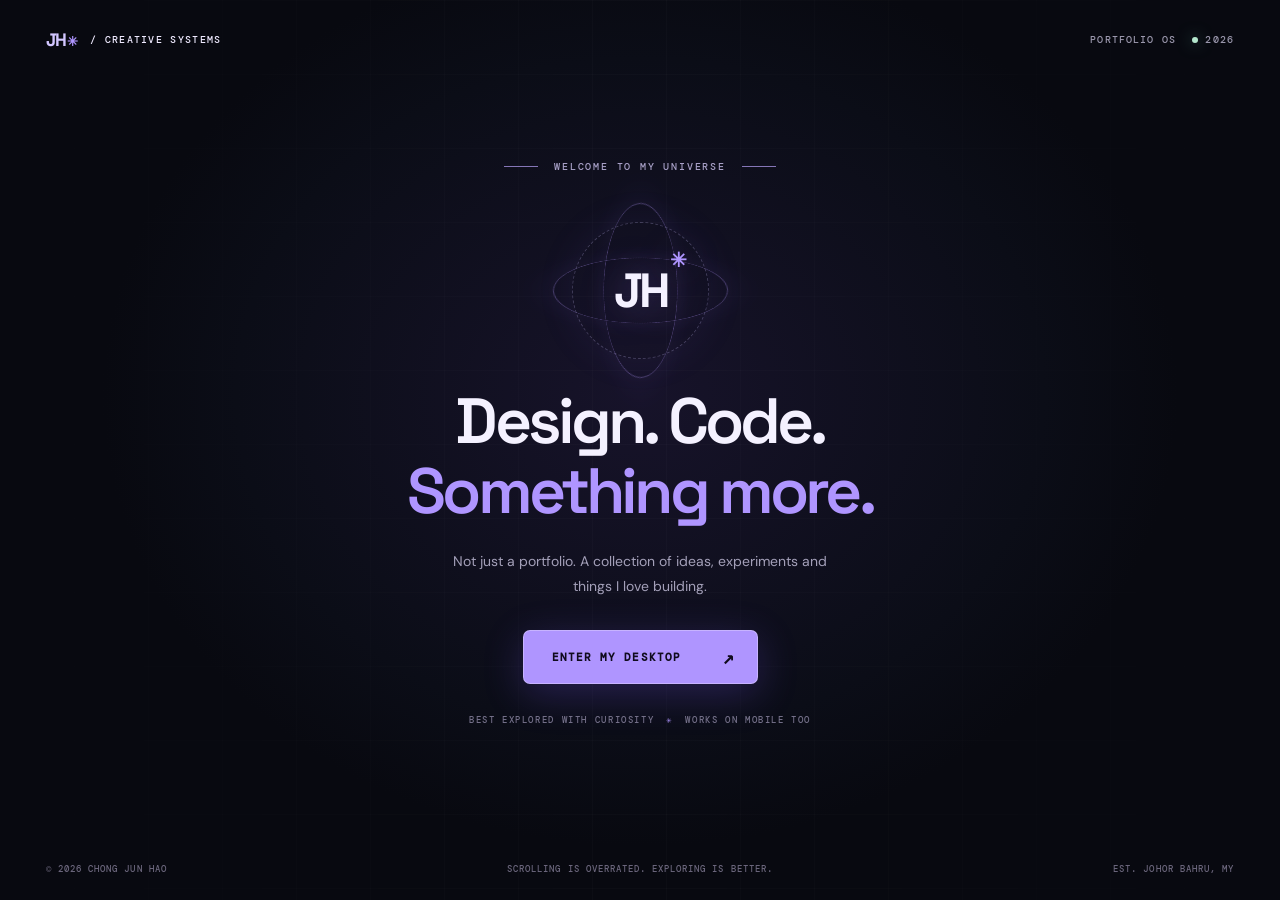
==== commit 794b4d15: "1" ====
--- a/index.html
+++ b/index.html
@@ -12,9 +12,11 @@
   <link rel="preconnect" href="https://fonts.googleapis.com" />
   <link rel="preconnect" href="https://fonts.gstatic.com" crossorigin />
   <link href="https://fonts.googleapis.com/css2?family=DM+Mono:wght@400;500&family=DM+Sans:wght@400;500;600;700&family=Space+Grotesk:wght@400;500;600;700&display=swap" rel="stylesheet" />
-  <link rel="stylesheet" href="assets/styles.css" />
+  <link rel="stylesheet" href="assets/styles.css?v=5.4" />
+  <link rel="stylesheet" href="assets/uiux-home.css?v=5.0" />
   <script defer src="assets/portfolio-data.js"></script>
-  <script defer src="assets/main.js?v=4.3"></script>
+  <script defer src="assets/uiux-data.js?v=5.1"></script>
+  <script defer src="assets/main.js?v=5.2"></script>
   <title>Chong Jun Hao — Portfolio OS</title>
 </head>
 <body>
@@ -89,6 +91,7 @@
         <button class="mobile-feature mobile-feature-batik" type="button" data-project-open="batik"><span class="mobile-feature-count">01 / AI &amp; CULTURE</span><strong>Batik Studio</strong><small>AI pattern generation · 3D garment visualisation</small><span class="mobile-feature-arrow">↗</span><span class="mobile-feature-decoration">✳</span></button>
         <button class="mobile-feature mobile-feature-sccci" type="button" data-project-open="sccci"><span class="mobile-feature-count">02 / CLIENT EXPERIENCE</span><strong>SCCCI AI Theatre</strong><small>Conversational AI · Interaction design</small><span class="mobile-feature-arrow">↗</span><span class="mobile-feature-decoration">◎</span></button>
         <button class="mobile-feature mobile-feature-nanao" type="button" data-project-open="nanao"><span class="mobile-feature-count">03 / AI &amp; TOURISM</span><strong>MindScape Travel</strong><small>App development · sentiment analysis</small><span class="mobile-feature-arrow">↗</span><span class="mobile-feature-decoration">✦</span></button>
+        <button type="button" class="mobile-uiux-entry" data-app="projects"><span class="mobile-uiux-symbol">▦</span><span><small>UI/UX &amp; FRONTEND / 06 PROJECTS</small><strong>Explore client design work</strong><em>25 real interface screenshots →</em></span></button>
       </div>
       <div class="mobile-section-heading"><span>02 / QUICK ACCESS</span><span>YOUR NEXT TAP ↗</span></div>
       <div class="mobile-widget-grid">
@@ -105,44 +108,59 @@
   <div class="window-layer" id="windowLayer">
     <!-- projects window -->
     <section class="app-window projects-window" id="win-projects" data-window="projects" role="dialog" aria-labelledby="title-projects" aria-modal="false" hidden>
-      <header class="window-titlebar"><div class="traffic"><button class="traffic-close" data-close="projects" aria-label="Close projects"></button><button class="traffic-min" data-min="projects" aria-label="Minimize projects"></button><button class="traffic-max" data-max="projects" aria-label="Maximize projects"></button></div><span id="title-projects" class="window-heading">portfolio / selected-work</span><span class="window-tail">✳ 03 FILES</span></header>
+      <header class="window-titlebar"><div class="traffic"><button class="traffic-close" data-close="projects" aria-label="Close projects"></button><button class="traffic-min" data-min="projects" aria-label="Minimize projects"></button><button class="traffic-max" data-max="projects" aria-label="Maximize projects"></button></div><span id="title-projects" class="window-heading">portfolio / selected-work</span><span class="window-tail">✳ 09 FILES</span><button type="button" class="window-close-x" data-close="projects" aria-label="Close Portfolio window" title="Close Portfolio">×</button></header>
       <div class="projects-browser">
-        <aside class="browser-side"><div class="sidebar-brand">JH<span>✳</span><small>WORK ARCHIVE</small></div><span class="sidebar-caption">LIBRARY</span><div class="browser-filters"><button class="browser-filter active" data-project-filter="all"><svg><use href="#i-grid"/></svg> All projects <span>03</span></button><button class="browser-filter" data-project-filter="ai"><svg><use href="#i-spark"/></svg> AI & Culture</button><button class="browser-filter" data-project-filter="interactive"><svg><use href="#i-code"/></svg> Interactive</button></div><div class="side-tip"><span>✳ A NOTE</span><p>Each file is a little story about the things I've made.</p></div></aside>
-        <div class="browser-main" id="browserMain"><div class="browser-toolbar"><div class="crumb">HOME <span>/</span> PORTFOLIO <span>/</span> <strong>SELECTED WORK</strong></div><span class="browser-view">▦ &nbsp; 03 ITEMS</span></div><div class="browser-hero"><div><span class="micro-label">THE SELECTED FILES · VOL. 01</span><h2>Projects worth<br><em>opening.</em></h2><p>A curated selection of creative AI, interaction design and digital experiences.</p></div><span class="browser-hero-star">✳</span></div>
+        <aside class="browser-side"><div class="sidebar-brand">JH<span>✳</span><small>WORK ARCHIVE</small></div><span class="sidebar-caption">LIBRARY</span><div class="browser-filters"><button class="browser-filter active" data-project-filter="all"><svg><use href="#i-grid"/></svg> All projects <span>09</span></button><button class="browser-filter" data-project-filter="ai"><svg><use href="#i-spark"/></svg> AI &amp; Software</button><button class="browser-filter" data-project-filter="uiux"><svg><use href="#i-code"/></svg> UI/UX Design</button></div><div class="side-tip"><span>✳ A NOTE</span><p>Each file is a little story about the things I've made.</p></div></aside>
+        <div class="browser-main" id="browserMain"><div class="browser-toolbar"><div class="crumb">HOME <span>/</span> PORTFOLIO <span>/</span> <strong>SELECTED WORK</strong></div><span class="browser-view">▦ &nbsp; 09 ITEMS</span></div><div class="browser-hero"><div><span class="micro-label">THE SELECTED FILES · VOL. 01</span><h2>Projects worth<br><em>opening.</em></h2><p>Nine selected projects across creative AI, software engineering and client-facing interface design.</p></div><span class="browser-hero-star">✳</span></div>
           <div class="project-grid" id="projectGrid">
             <button class="project-tile" data-project="batik" data-category="ai" aria-label="Read Batik Studio case study"><div class="tile-art art-batik"><span class="art-toplabel">01 / CULTURAL COMPUTING</span><div class="batik-bloom"><i></i><i></i><i></i><i></i><i></i><i></i><i></i><i></i></div><strong>BATIK<br>STUDIO</strong><span class="art-bottomlabel">TRADITION REIMAGINED ↗</span></div><div class="tile-caption"><div><span>AI GENERATION · 3D</span><h3>Batik Studio</h3><p>Preserving creative heritage through emerging technology.</p></div><span class="tile-arrow">↗</span></div></button>
             <button class="project-tile" data-project="sccci" data-category="ai interactive" aria-label="Read SCCCI AI Theatre case study"><div class="tile-art art-sccci"><span class="art-toplabel">02 / CLIENT EXPERIENCE</span><div class="sccci-disc"><div class="disc-ring"></div><div class="disc-ring ring-b"></div><div class="disc-core">✳</div></div><strong>AI<br>THEATRE</strong><span class="art-bottomlabel">STORIES THAT RESPOND ↗</span></div><div class="tile-caption"><div><span>AI · INTERACTIVE</span><h3>SCCCI AI Theatre</h3><p>Making cultural storytelling feel like a conversation.</p></div><span class="tile-arrow">↗</span></div></button>
             <button class="project-tile" data-project="nanao" data-category="ai interactive" aria-label="Read MindScape Travel case study"><div class="tile-art art-nanao"><span class="art-toplabel">03 / EMOTIONAL TOURISM</span><div class="nanao-route"><i></i><i></i><i></i><b>✦</b><b>✦</b></div><strong>FEEL THE<br>JOURNEY.</strong><span class="art-bottomlabel">NAN'AO, CHINA ↗</span></div><div class="tile-caption"><div><span>AI · SOFTWARE · DESIGN</span><h3>MindScape Travel</h3><p>Where AI meets emotion-driven travel.</p></div><span class="tile-arrow">↗</span></div></button>
+            <button class="project-tile uiux-project-tile" data-project="uiux_plant" data-category="uiux" aria-label="Read Plant Shop interface gallery"><div class="tile-art art-uiux-card" style="--uiux-accent:#93c9a6"><img src="assets/media/uiux/plant-shop/03.png" loading="lazy" alt="" /><span class="art-toplabel">04 / UI &amp; FRONTEND</span><span class="art-bottomlabel">FINAL INTERFACE SHOWCASE ↗</span></div><div class="tile-caption"><div><span>MY SERVE SOLUTIONS · 2023–24</span><h3>Plant Shop</h3><p>Plant care, community and day-to-day tracking in one mobile experience.</p></div><span class="tile-arrow">↗</span></div></button>
+            <button class="project-tile uiux-project-tile" data-project="uiux_begetter" data-category="uiux" aria-label="Read Begetter Organic Soap interface gallery"><div class="tile-art art-uiux-card" style="--uiux-accent:#d8b68b"><img src="assets/media/uiux/begetter-shop/01.png" loading="lazy" alt="" /><span class="art-toplabel">05 / UI &amp; FRONTEND</span><span class="art-bottomlabel">FINAL INTERFACE SHOWCASE ↗</span></div><div class="tile-caption"><div><span>MY SERVE SOLUTIONS · 2023–24</span><h3>Begetter Organic Soap</h3><p>A softer, more approachable digital presentation for handmade organic soap.</p></div><span class="tile-arrow">↗</span></div></button>
+            <button class="project-tile uiux-project-tile" data-project="uiux_warehouse" data-category="uiux" aria-label="Read Warehouse System interface gallery"><div class="tile-art art-uiux-card" style="--uiux-accent:#8fd9d2"><img src="assets/media/uiux/warehouse/01.jpeg" loading="lazy" alt="" /><span class="art-toplabel">06 / UI &amp; FRONTEND</span><span class="art-bottomlabel">FINAL INTERFACE SHOWCASE ↗</span></div><div class="tile-caption"><div><span>MY SERVE SOLUTIONS · 2023–24</span><h3>Warehouse System</h3><p>A clearer digital presentation of e-warehouse operations and services.</p></div><span class="tile-arrow">↗</span></div></button>
+            <button class="project-tile uiux-project-tile" data-project="uiux_rustdesk" data-category="uiux" aria-label="Read RustDesk interface gallery"><div class="tile-art art-uiux-card" style="--uiux-accent:#b3a7ee"><img src="assets/media/uiux/rustdesk/02.jpeg" loading="lazy" alt="" /><span class="art-toplabel">07 / UI &amp; FRONTEND</span><span class="art-bottomlabel">FINAL INTERFACE SHOWCASE ↗</span></div><div class="tile-caption"><div><span>MY SERVE SOLUTIONS · 2023–24</span><h3>RustDesk</h3><p>Selected remote-access interface and web presentation screens.</p></div><span class="tile-arrow">↗</span></div></button>
+            <button class="project-tile uiux-project-tile" data-project="uiux_seafood" data-category="uiux" aria-label="Read SeafoodGM POS System interface gallery"><div class="tile-art art-uiux-card" style="--uiux-accent:#94c5ef"><img src="assets/media/uiux/seafoodgm-pos/02.jpeg" loading="lazy" alt="" /><span class="art-toplabel">08 / UI &amp; FRONTEND</span><span class="art-bottomlabel">FINAL INTERFACE SHOWCASE ↗</span></div><div class="tile-caption"><div><span>MY SERVE SOLUTIONS · 2023–24</span><h3>SeafoodGM POS System</h3><p>Retail storefront and transaction interface presentation.</p></div><span class="tile-arrow">↗</span></div></button>
+            <button class="project-tile uiux-project-tile" data-project="uiux_inputs" data-category="uiux" aria-label="Read Custom UI Inputs interface gallery"><div class="tile-art art-uiux-card" style="--uiux-accent:#e9a8c9"><img src="assets/media/uiux/custom-ui-inputs/01.jpeg" loading="lazy" alt="" /><span class="art-toplabel">09 / UI &amp; FRONTEND</span><span class="art-bottomlabel">FINAL INTERFACE SHOWCASE ↗</span></div><div class="tile-caption"><div><span>MY SERVE SOLUTIONS · 2023–24</span><h3>Custom UI Inputs</h3><p>Form inputs, button styles and compact control systems.</p></div><span class="tile-arrow">↗</span></div></button>
           </div>
-          <p class="browser-disclaimer">Visuals are original illustrations, not screenshots from the final systems. Click a project to read the case study.</p>
+          <p class="browser-disclaimer">AI project covers use design illustrations. UI/UX projects show actual supplied screenshots. Click any project to see more.</p>
           <div class="project-detail" id="projectDetail" hidden></div>
         </div>
       </div>
     </section>
 
     <section class="app-window content-window about-window" id="win-about" data-window="about" role="dialog" aria-modal="false" aria-labelledby="title-about" hidden>
-      <header class="window-titlebar"><div class="traffic"><button class="traffic-close" data-close="about" aria-label="Close about"></button><button class="traffic-min" data-min="about" aria-label="Minimize about"></button><button class="traffic-max" data-max="about" aria-label="Maximize about"></button></div><span id="title-about" class="window-heading">about-me / profile.txt</span><span class="window-tail">01 / PROFILE</span></header>
+      <header class="window-titlebar"><div class="traffic"><button class="traffic-close" data-close="about" aria-label="Close about"></button><button class="traffic-min" data-min="about" aria-label="Minimize about"></button><button class="traffic-max" data-max="about" aria-label="Maximize about"></button></div><span id="title-about" class="window-heading">about-me / profile.txt</span><span class="window-tail">01 / PROFILE</span><button type="button" class="window-close-x" data-close="about" aria-label="Close About Me window" title="Close About Me">×</button></header>
       <div class="window-scroll about-content"><div class="profile-top"><div class="profile-portrait profile-photo-wrap"><div class="portrait-orbit"></div><img class="real-photo" src="assets/media/profile/profile.jpg" alt="Chong Jun Hao profile photo" decoding="async" /><strong>JH<span>✳</span></strong><small>CREATIVE BY NATURE.</small></div><div class="profile-head"><span class="micro-label"><i class="online-dot"></i> OPEN TO WHAT'S NEXT</span><h2>A little about<br><em>the human.</em></h2><p>Hi, I'm Jun Hao. I like finding the human side of technology — building useful tools, intuitive experiences and ideas that make people curious.</p><div class="small-chips"><span>JOHOR BAHRU, MY</span><span>AI GRADUATE</span><span>DEVELOPER × DESIGNER</span></div></div></div><div class="profile-lower"><div><span class="micro-label">MY APPROACH</span><h3>Think creatively.<br>Build thoughtfully.</h3></div><p>My background moves between interface design, on-site technical work and AI-powered interactive systems. From testing conversational responses for live exhibitions to developing AI concepts, I enjoy the entire process of turning an idea into an experience.</p></div><div class="stat-row"><div><strong>3.83<small>/ 4.00</small></strong><span>Degree CGPA</span></div><div><strong>1<sup>st</sup></strong><span>Class Honours</span></div><div><strong>2026</strong><span>Graduated</span></div></div><button class="inline-action" data-app="experience">Follow my journey <svg><use href="#i-arrow"/></svg></button></div>
     </section>
 
     <section class="app-window content-window experience-window" id="win-experience" data-window="experience" role="dialog" aria-modal="false" aria-labelledby="title-experience" hidden>
-      <header class="window-titlebar"><div class="traffic"><button class="traffic-close" data-close="experience" aria-label="Close journey"></button><button class="traffic-min" data-min="experience" aria-label="Minimize journey"></button><button class="traffic-max" data-max="experience" aria-label="Maximize journey"></button></div><span class="window-heading" id="title-experience">journey / experience.timeline</span><span class="window-tail">06 ENTRIES</span></header>
-      <div class="window-scroll experience-content"><span class="micro-label">CHAPTER 02 / MY PATH</span><h2>Where ideas<br><em>met reality.</em></h2><p class="lede">A journey through design, engineering and hands-on experimentation.</p><div class="experience-columns"><div class="experience-column"><h3><span class="exp-icon">↗</span> EXPERIENCE</h3><div class="exp-item"><time>2026 — PRESENT</time><h4>Freelance AI Project Assistant & Junior Programmer</h4><strong>Digital Magic Studio</strong><p>AI response flows, interaction logic, testing, content structure and client deliverables for SCCCI AI Theatre.</p></div><div class="exp-item"><time>DEC 2025 — APR 2026</time><h4>Junior Onsite Technician & Programmer Intern</h4><strong>Digital Magic Studio</strong><p>Onsite setup, interactive prototypes, technical troubleshooting and client-facing deployment support.</p></div><div class="exp-item"><time>SEP 2023 — APR 2024</time><h4>UI/UX Designer Intern</h4><strong>My Serve Solutions</strong><p>Interface layouts, visual systems and collaboration with software developers.</p></div></div><div class="experience-column"><h3><span class="exp-icon">✦</span> EDUCATION</h3><div class="exp-item"><time>2024 — 2026</time><h4>BSc (Hons) Information Systems in AI</h4><strong>Raffles University</strong><p>First Class Honours · Dean's List · CGPA 3.83 / 4.00</p></div><div class="exp-item"><time>2021 — 2024</time><h4>Diploma in Information Technology</h4><strong>Kolej MDIS Malaysia</strong><p>CGPA 3.84 / 4.00 · High Achiever Award · Outstanding Student</p></div><button class="inline-action" data-app="awards">View awards & recognition <svg><use href="#i-arrow"/></svg></button></div></div></div>
+      <header class="window-titlebar"><div class="traffic"><button class="traffic-close" data-close="experience" aria-label="Close journey"></button><button class="traffic-min" data-min="experience" aria-label="Minimize journey"></button><button class="traffic-max" data-max="experience" aria-label="Maximize journey"></button></div><span class="window-heading" id="title-experience">journey / experience.timeline</span><span class="window-tail">07 ENTRIES</span><button type="button" class="window-close-x" data-close="experience" aria-label="Close Journey window" title="Close Journey">×</button></header>
+      <div class="window-scroll experience-content"><span class="micro-label">CHAPTER 02 / MY PATH</span><h2>Where ideas<br><em>met reality.</em></h2><p class="lede">A journey through design, engineering and hands-on experimentation.</p><div class="experience-columns"><div class="experience-column"><h3><span class="exp-icon">↗</span> EXPERIENCE</h3>
+<div class="exp-item"><time>MAY 2026 — PRESENT</time><h4>Freelance AI Project Assistant &amp; Junior Programmer</h4><strong>Digital Magic Studio</strong><p>AI response flows, interaction logic, testing, content structure and client deliverables for SCCCI AI Theatre.</p><div class="experience-photo-grid" aria-label="Selected work photos"><figure class="experience-photo" hidden><button class="experience-photo-trigger" type="button" aria-label="Enlarge: Digital Magic Studio freelance AI work: selected work photo 1"><img data-photo-base="assets/media/experience/dms-freelance-01" alt="Digital Magic Studio freelance AI work: selected work photo 1" loading="eager" decoding="async"><span class="experience-expand-icon" aria-hidden="true">↗</span></button><figcaption>WORK HIGHLIGHT / 01</figcaption></figure><figure class="experience-photo" hidden><button class="experience-photo-trigger" type="button" aria-label="Enlarge: Digital Magic Studio freelance AI work: selected work photo 2"><img data-photo-base="assets/media/experience/dms-freelance-02" alt="Digital Magic Studio freelance AI work: selected work photo 2" loading="eager" decoding="async"><span class="experience-expand-icon" aria-hidden="true">↗</span></button><figcaption>WORK HIGHLIGHT / 02</figcaption></figure></div></div>
+<div class="exp-item"><time>DEC 2025 — APR 2026</time><h4>Junior Onsite Technician &amp; Programmer Intern</h4><strong>Digital Magic Studio</strong><p>Onsite setup, interactive prototypes, technical troubleshooting and client-facing deployment support.</p><div class="experience-photo-grid" aria-label="Selected work photos"><figure class="experience-photo" hidden><button class="experience-photo-trigger" type="button" aria-label="Enlarge: Digital Magic Studio technical internship: selected work photo 1"><img data-photo-base="assets/media/experience/dms-intern-01" alt="Digital Magic Studio technical internship: selected work photo 1" loading="eager" decoding="async"><span class="experience-expand-icon" aria-hidden="true">↗</span></button><figcaption>WORK HIGHLIGHT / 01</figcaption></figure><figure class="experience-photo" hidden><button class="experience-photo-trigger" type="button" aria-label="Enlarge: Digital Magic Studio technical internship: selected work photo 2"><img data-photo-base="assets/media/experience/dms-intern-02" alt="Digital Magic Studio technical internship: selected work photo 2" loading="eager" decoding="async"><span class="experience-expand-icon" aria-hidden="true">↗</span></button><figcaption>WORK HIGHLIGHT / 02</figcaption></figure></div></div>
+<div class="exp-item"><time>FEB 2024 — SEP 2024</time><h4>Freelance UI/UX Frontend Designer</h4><strong>My Serve Solutions</strong><p>Selected freelance frontend interface and UI/UX redesign work across business application projects.</p></div>
+<div class="exp-item"><time>SEP 2023 — DEC 2023</time><h4>UI/UX Designer Intern</h4><strong>My Serve Solutions</strong><p>Interface layouts, visual systems and collaboration with software developers.</p></div></div>
+<div class="experience-column"><h3><span class="exp-icon">✦</span> EDUCATION</h3>
+<div class="exp-item"><time>MAY 2024 — MAY 2026</time><h4>BSc (Hons) Information Systems in AI</h4><strong>Raffles University</strong><p>First Class Honours · Dean's List · CGPA 3.83 / 4.00</p></div>
+<div class="exp-item"><time>SEP 2021 — NOV 2024</time><h4>Diploma in Information Technology</h4><strong>Kolej MDIS Malaysia</strong><p>CGPA 3.84 / 4.00 · High Achiever Award · Outstanding Student</p><ul class="exp-achievements"><li>First Place, IT School Competition Across Johor State</li><li>First Place, MDIS School Competition</li></ul></div>
+<div class="exp-item"><time>2016 — 2021</time><h4>Sijil Pelajaran Malaysia (SPM)</h4><strong>SMK Taman Universiti</strong><p>Achieved 7As</p></div>
+<button class="inline-action" data-app="awards">View awards &amp; recognition <svg><use href="#i-arrow"/></svg></button></div></div></div>
     </section>
 
     <section class="app-window content-window awards-window" id="win-awards" data-window="awards" role="dialog" aria-modal="false" aria-labelledby="title-awards" hidden>
-      <header class="window-titlebar"><div class="traffic"><button class="traffic-close" data-close="awards" aria-label="Close highlights"></button><button class="traffic-min" data-min="awards" aria-label="Minimize highlights"></button><button class="traffic-max" data-max="awards" aria-label="Maximize highlights"></button></div><span class="window-heading" id="title-awards">highlights / recognition.list</span><span class="window-tail">ACHIEVEMENTS</span></header>
+      <header class="window-titlebar"><div class="traffic"><button class="traffic-close" data-close="awards" aria-label="Close highlights"></button><button class="traffic-min" data-min="awards" aria-label="Minimize highlights"></button><button class="traffic-max" data-max="awards" aria-label="Maximize highlights"></button></div><span class="window-heading" id="title-awards">highlights / recognition.list</span><span class="window-tail">ACHIEVEMENTS</span><button type="button" class="window-close-x" data-close="awards" aria-label="Close Recognition window" title="Close Recognition">×</button></header>
       <div class="window-scroll awards-content"><div class="awards-heading"><div><span class="micro-label">A FEW MILESTONES ALONG THE WAY</span><h2>Nice things<br><em>happened.</em></h2></div><div class="award-burst">✳</div></div><div class="achievement-list"><div class="achievement"><span>01</span><div><strong>Gold Award — Batik Studio</strong><small>DIGITEX, Universiti Teknologi Malaysia (UTM)</small></div><time>2026</time></div><div class="achievement"><span>02</span><div><strong>Silver Award — Mindscape Travel</strong><small>DIGITEX, UTM</small></div><time>2026</time></div><div class="achievement"><span>03</span><div><strong>Second Prize — Rural Cultural & Creative Track</strong><small>Nan'ao County Rural Operator Competition, China</small></div><time>2025</time></div><div class="achievement"><span>04</span><div><strong>Silver Winner — Branding for AI in Branding</strong><small>Indigo Design Award</small></div><time>2026</time></div><div class="achievement"><span>05</span><div><strong>Merit Award — Idea: Digital Experience</strong><small>Kancil Awards</small></div><time>2025</time></div><div class="achievement"><span>06</span><div><strong>Second Prize — Times Young Creative Awards</strong><small>Brand Commercial Design / 心域九溪</small></div><time>2025</time></div><div class="achievement"><span>07</span><div><strong>Oral Presenter — AI Batik & 3D Garment Visualisation</strong><small>DEIC International Conference</small></div><time>2026</time></div></div></div>
     </section>
 
     <section class="app-window content-window skills-window" id="win-skills" data-window="skills" role="dialog" aria-modal="false" aria-labelledby="title-skills" hidden>
-      <header class="window-titlebar"><div class="traffic"><button class="traffic-close" data-close="skills" aria-label="Close skills"></button><button class="traffic-min" data-min="skills" aria-label="Minimize skills"></button><button class="traffic-max" data-max="skills" aria-label="Maximize skills"></button></div><span class="window-heading" id="title-skills">toolkit / skills.config</span><span class="window-tail">MY TOOLBOX</span></header>
-      <div class="window-scroll skills-content"><span class="micro-label">TOOLS / THINGS I WORK WITH</span><h2>Tools of<br><em>the trade.</em></h2><p class="lede">A toolkit shaped by projects, curiosity, and a lot of learning.</p><div class="skill-sections"><div class="skill-section"><span>01 / DEVELOPMENT</span><div class="skill-pills"><span>Python</span><span>JavaScript</span><span>HTML</span><span>CSS</span><span>PHP</span><span>Web Applications</span></div></div><div class="skill-section"><span>02 / INTELLIGENCE</span><div class="skill-pills"><span>Machine Learning</span><span>Computer Vision</span><span>Object Detection</span><span>NLP</span><span>Model Evaluation</span><span>Data Processing</span></div></div><div class="skill-section"><span>03 / DESIGN & SYSTEMS</span><div class="skill-pills"><span>UI / UX Design</span><span>Interactive Experiences</span><span>MySQL</span><span>Google Colab</span><span>VS Code</span><span>Prototyping</span></div></div></div></div>
+      <header class="window-titlebar"><div class="traffic"><button class="traffic-close" data-close="skills" aria-label="Close skills"></button><button class="traffic-min" data-min="skills" aria-label="Minimize skills"></button><button class="traffic-max" data-max="skills" aria-label="Maximize skills"></button></div><span class="window-heading" id="title-skills">toolkit / skills.config</span><span class="window-tail">MY TOOLBOX</span><button type="button" class="window-close-x" data-close="skills" aria-label="Close Toolkit window" title="Close Toolkit">×</button></header>
+      <div class="window-scroll skills-content"><span class="micro-label">TOOLS / THINGS I WORK WITH</span><h2>Tools of<br><em>the trade.</em></h2><p class="lede">A toolkit shaped by projects, curiosity, and a lot of learning.</p><div class="skill-sections"><div class="skill-section"><span>01 / DEVELOPMENT</span><div class="skill-pills"><span>Python</span><span>JavaScript</span><span>HTML</span><span>CSS</span><span>PHP</span><span>Web Applications</span><span>Mobile Applications</span><span>Flutter</span></div></div><div class="skill-section"><span>02 / INTELLIGENCE</span><div class="skill-pills"><span>Machine Learning</span><span>Computer Vision</span><span>Object Detection</span><span>NLP</span><span>Model Evaluation</span><span>Data Processing</span></div></div><div class="skill-section"><span>03 / DESIGN & SYSTEMS</span><div class="skill-pills"><span>UI / UX Design</span><span>Interactive Experiences</span><span>MySQL</span><span>Google Colab</span><span>VS Code</span><span>Prototyping</span></div></div></div></div>
     </section>
 
     <section class="app-window content-window contact-window" id="win-contact" data-window="contact" role="dialog" aria-modal="false" aria-labelledby="title-contact" hidden>
-      <header class="window-titlebar"><div class="traffic"><button class="traffic-close" data-close="contact" aria-label="Close contact"></button><button class="traffic-min" data-min="contact" aria-label="Minimize contact"></button><button class="traffic-max" data-max="contact" aria-label="Maximize contact"></button></div><span class="window-heading" id="title-contact">connect / say-hello.mail</span><span class="window-tail"><i class="online-dot"></i> OPEN INBOX</span></header>
-      <div class="window-scroll contact-content"><div class="contact-visual">✳</div><span class="micro-label">CHAPTER 05 / GET IN TOUCH</span><h2>Great things<br>start with <em>hello.</em></h2><p>Have a project, an opportunity, or just a good idea? I'd love to hear about it.</p><a class="contact-address" href="mailto:junhaochong5@gmail.com">junhaochong5@gmail.com <svg><use href="#i-arrow"/></svg></a><div class="contact-buttons"><a class="button-primary" href="mailto:junhaochong5@gmail.com">Write an email <svg><use href="#i-arrow"/></svg></a><button class="button-secondary" id="copyEmail" type="button">Copy email address <span>⧉</span></button></div><div class="contact-footer">BASED IN JOHOR BAHRU, MALAYSIA <span>✳</span> OPEN TO COLLABORATION</div></div>
+      <header class="window-titlebar"><div class="traffic"><button class="traffic-close" data-close="contact" aria-label="Close contact"></button><button class="traffic-min" data-min="contact" aria-label="Minimize contact"></button><button class="traffic-max" data-max="contact" aria-label="Maximize contact"></button></div><span class="window-heading" id="title-contact">connect / say-hello.mail</span><span class="window-tail"><i class="online-dot"></i> OPEN INBOX</span><button type="button" class="window-close-x" data-close="contact" aria-label="Close Contact window" title="Close Contact">×</button></header>
+      <div class="window-scroll contact-content"><div class="contact-visual">✳</div><span class="micro-label">CHAPTER 05 / GET IN TOUCH</span><h2>Great things<br>start with <em>hello.</em></h2><p>Have a project, an opportunity, or just a good idea? I'd love to hear about it.</p><a class="contact-address" href="mailto:junhaochong5@gmail.com">junhaochong5@gmail.com <svg><use href="#i-arrow"/></svg></a><a class="contact-phone" href="tel:+60165092577" aria-label="Call 0165092577"><span class="contact-phone-icon" aria-hidden="true">☎</span><span><small>PHONE / MALAYSIA</small><strong>0165092577</strong></span><span class="contact-phone-arrow" aria-hidden="true">↗</span></a><div class="contact-buttons"><a class="button-primary" href="mailto:junhaochong5@gmail.com">Write an email <svg><use href="#i-arrow"/></svg></a><button class="button-secondary" id="copyEmail" type="button">Copy email address <span>⧉</span></button></div><div class="contact-footer">BASED IN JOHOR BAHRU, MALAYSIA <span>✳</span> OPEN TO COLLABORATION</div></div>
     </section>
 
     <section class="app-window terminal-window" id="win-terminal" data-window="terminal" role="dialog" aria-modal="false" aria-labelledby="title-terminal" hidden>
@@ -174,5 +192,14 @@
     <button type="button" data-app="contact" class="mobile-tab" data-mobile-tab="contact" aria-label="Contact"><svg><use href="#i-mail"/></svg><span>Contact</span></button>
   </nav>
 </div>
+  <!-- V5.2: Shared, keyboard-accessible lightbox for Experience Timeline photos. -->
+  <div class="experience-lightbox" id="experienceLightbox" role="dialog" aria-modal="true" aria-label="Expanded work photo" hidden>
+    <button type="button" class="experience-lightbox-backdrop" data-lightbox-close aria-label="Close enlarged photo"></button>
+    <div class="experience-lightbox-panel">
+      <div class="experience-lightbox-header"><span>JOURNEY / PHOTO PREVIEW</span><button type="button" class="experience-lightbox-close" id="experienceLightboxClose" aria-label="Close photo">✕ <span>CLOSE</span></button></div>
+      <img class="experience-lightbox-image" id="experienceLightboxImage" alt="" />
+      <p class="experience-lightbox-caption" id="experienceLightboxCaption"></p>
+    </div>
+  </div>
 </body>
 </html>
--- a/assets/styles.css
+++ b/assets/styles.css
@@ -127,3 +127,129 @@
 
 /* V4.6: MindScape travel tile matches the dark emotional-tourism palette. */
 .art-nanao{background:radial-gradient(circle at 79% 36%,#ad81c76b,transparent 37%),linear-gradient(145deg,#292342,#181a2e);color:#f6eaff}
+
+/* V5.0 / EXPERIENCE TIMELINE / OPTIONAL WORK PHOTO GALLERY */
+.exp-achievements{margin:11px 0 4px;padding-left:18px;color:#c3b9da;font-size:11px;line-height:1.75}
+.exp-achievements li{padding:2px 0}
+.experience-photo-grid{display:grid;grid-template-columns:repeat(2,minmax(0,1fr));gap:9px;margin:13px 0 3px}
+.experience-photo-grid:has(> .experience-photo[hidden]:first-child):has(> .experience-photo[hidden]:last-child){display:none}
+.experience-photo[hidden]{display:none!important}
+.experience-photo{min-width:0;margin:0;position:relative;border:1px solid rgba(182,159,241,.24);border-radius:9px;overflow:hidden;background:#15131f}
+.experience-photo:only-of-type{grid-column:span 2}
+.experience-photo img{display:block;width:100%;aspect-ratio:4/3;object-fit:cover;object-position:center;transition:transform .35s ease}
+.experience-photo:hover img{transform:scale(1.045)}
+.experience-photo figcaption{position:absolute;bottom:0;left:0;right:0;padding:14px 9px 7px;background:linear-gradient(transparent,rgba(10,10,17,.86));font:500 9px 'DM Mono',monospace;letter-spacing:.04em;color:#eee8ff}
+@media(max-width:600px){.exp-item time{font-size:10px}.exp-item h4{font-size:15px}.exp-item strong{font-size:12px}.exp-item p,.exp-achievements{font-size:12px}.experience-photo-grid{gap:8px}.experience-photo img{aspect-ratio:5/4}}
+
+.experience-photo-grid>.experience-photo:not([hidden]):nth-child(1):has(+ .experience-photo[hidden]),.experience-photo-grid>.experience-photo[hidden]:first-child + .experience-photo:not([hidden]){grid-column:1/-1}
+
+
+/* V5.2 / CONTACT PHONE & EXPERIENCE PHOTO LIGHTBOX */
+.contact-phone{display:flex;align-items:center;gap:13px;width:fit-content;max-width:100%;padding:9px 13px;margin:0 0 22px;border:1px solid rgba(183,155,244,.25);border-radius:9px;background:rgba(186,156,255,.06);transition:background .2s,border-color .2s}
+.contact-phone:hover{background:rgba(186,156,255,.14);border-color:rgba(183,155,244,.62)}
+.contact-phone-icon{width:36px;height:36px;display:grid;place-items:center;border-radius:9px;background:rgba(184,153,246,.15);color:#d7c2ff;font-size:22px}
+.contact-phone span:nth-child(2){display:flex;flex-direction:column;gap:3px}
+.contact-phone small{font:500 9px 'DM Mono',monospace;letter-spacing:.11em;color:#a39db6}
+.contact-phone strong{font:600 19px 'Space Grotesk',sans-serif;color:#ebe2ff;letter-spacing:.02em}
+.contact-phone-arrow{font-size:19px;color:#b69ae5;padding-left:10px}
+.experience-photo-trigger{display:block;width:100%;padding:0;background:transparent;border:0;position:relative;text-align:inherit;border-radius:8px;overflow:hidden}
+.experience-photo-trigger:focus-visible{outline:2px solid #cbb0ff;outline-offset:-2px}
+.experience-photo-trigger img{cursor:zoom-in}
+.experience-expand-icon{position:absolute;top:8px;right:8px;width:26px;height:26px;display:grid;place-items:center;background:rgba(18,14,29,.8);border:1px solid rgba(232,210,255,.34);border-radius:6px;color:#f7efff;font-size:16px;pointer-events:none}
+.experience-photo figcaption{pointer-events:none}
+.experience-lightbox[hidden]{display:none!important}
+.experience-lightbox{position:fixed;inset:0;z-index:5000;display:flex;align-items:center;justify-content:center;padding:22px;background:rgba(5,5,11,.8);backdrop-filter:blur(13px);-webkit-backdrop-filter:blur(13px)}
+.experience-lightbox-backdrop{position:absolute;inset:0;background:transparent;border:0;cursor:zoom-out}
+.experience-lightbox-panel{position:relative;z-index:1;width:min(1100px,100%);max-height:100%;display:flex;flex-direction:column;gap:12px;padding:15px;border:1px solid rgba(201,180,255,.25);border-radius:15px;background:#14131d;box-shadow:0 26px 90px rgba(0,0,0,.5)}
+.experience-lightbox-header{display:flex;align-items:center;justify-content:space-between;gap:12px;font:500 10px 'DM Mono',monospace;color:#a998d0;letter-spacing:.1em}
+.experience-lightbox-close{display:flex;gap:9px;align-items:center;justify-content:center;min-height:36px;border:1px solid rgba(211,186,255,.26);border-radius:7px;background:rgba(255,255,255,.07);padding:7px 12px;font:600 11px 'DM Mono',monospace;color:#f7f0ff}
+.experience-lightbox-close:hover{background:rgba(211,186,255,.2)}
+.experience-lightbox-image{display:block;width:100%;height:auto;max-height:calc(100dvh - 175px);object-fit:contain;border-radius:6px;background:#07070d}
+.experience-lightbox-caption{margin:0;color:#d8d2e7;font:500 12px 'DM Sans',sans-serif;letter-spacing:.04em}
+@media(max-width:600px){.contact-phone{margin-bottom:21px}.contact-phone strong{font-size:18px}.experience-lightbox{padding:10px}.experience-lightbox-panel{padding:11px;border-radius:10px}.experience-lightbox-image{max-height:calc(100dvh - 138px)}.experience-lightbox-header{font-size:9px}.experience-lightbox-close span{display:none}}
+
+
+/* V5.3: Clear X close control on the six main desktop/mobile app windows.
+   Existing data-close event delegation in main.js handles its action. */
+.window-close-x {
+  appearance:none; -webkit-appearance:none;
+  flex:0 0 32px; width:32px; height:32px;
+  display:inline-flex; align-items:center; justify-content:center;
+  margin-left:12px; border:1px solid rgba(207,202,240,.27);
+  border-radius:9px; background:rgba(255,255,255,.065);
+  color:#ece9f5; font:400 24px/1 Arial,sans-serif;
+  cursor:pointer; position:relative; z-index:5;
+  transition:background .16s,border-color .16s,transform .16s;
+}
+.window-close-x:hover {background:rgba(243,134,145,.19);border-color:#f38691;color:#fff;transform:scale(1.04)}
+.window-close-x:focus-visible {outline:2px solid #c8b5ff;outline-offset:3px}
+.window-titlebar:has(>.window-close-x) .window-tail {margin-left:auto}
+@media(max-width:600px) {
+  .window-titlebar:has(>.window-close-x) .window-tail {display:none}
+  .window-close-x {width:36px;height:36px;flex-basis:36px;margin-left:auto;font-size:27px}
+  .window-titlebar:has(>.window-close-x) .window-heading {
+    max-width:calc(100% - 145px);overflow:hidden;text-overflow:ellipsis
+  }
+}
+
+/* V5.4 — Fix overlapping titles after adding a right-side close button.
+   Legacy .window-heading used position:absolute at left:50%, so it could
+   overlap the status label or the new close button. Give every region its
+   own real grid column instead of painting them on top of each other. */
+.window-titlebar:has(> .window-close-x) {
+  display: grid;
+  grid-template-columns: 48px minmax(0, 1fr) auto 32px;
+  align-items: center;
+  column-gap: 12px;
+}
+.window-titlebar:has(> .window-close-x) .traffic {
+  grid-column: 1;
+  min-width: 0;
+  justify-self: start;
+}
+.window-titlebar:has(> .window-close-x) .window-heading {
+  grid-column: 2;
+  position: static;
+  transform: none;
+  display: block;
+  min-width: 0;
+  width: 100%;
+  max-width: 100%;
+  overflow: hidden;
+  white-space: nowrap;
+  text-overflow: ellipsis;
+  text-align: center;
+}
+.window-titlebar:has(> .window-close-x) .window-tail {
+  grid-column: 3;
+  margin-left: 0;
+  white-space: nowrap;
+  min-width: 0;
+  justify-self: end;
+}
+.window-titlebar:has(> .window-close-x) .window-close-x {
+  grid-column: 4;
+  justify-self: end;
+  flex: none;
+  margin: 0;
+  width: 32px;
+  height: 32px;
+}
+@media (max-width: 750px) {
+  .window-titlebar:has(> .window-close-x) {
+    grid-template-columns: 48px minmax(0,1fr) 36px;
+    column-gap: 8px;
+  }
+  .window-titlebar:has(> .window-close-x) .window-tail {
+    display: none;
+  }
+  .window-titlebar:has(> .window-close-x) .window-close-x {
+    grid-column: 3;
+    width: 36px;
+    height: 36px;
+    margin: 0;
+  }
+  .window-titlebar:has(> .window-close-x) .window-heading {
+    max-width: 100%;
+  }
+}
--- a/assets/uiux-home.css
+++ b/assets/uiux-home.css
@@ -0,0 +1,18 @@
+/* V4.9: selected UI/UX design work, scoped to avoid changing prior case studies. */
+.uiux-project-tile .art-uiux-card{background:linear-gradient(150deg,#252233,#14131e);color:#f7f2ff}
+.uiux-project-tile .art-uiux-card::after{content:'';position:absolute;inset:0;background:linear-gradient(0deg,#100c21dc 0%,transparent 58%,#0d0b1dbb 100%);pointer-events:none}
+.uiux-project-tile .art-uiux-card img{position:absolute;inset:0;width:100%;height:100%;object-fit:cover;object-position:center 20%;opacity:.82;filter:saturate(.8);transition:transform .4s,opacity .4s}
+.uiux-project-tile:hover .art-uiux-card img{transform:scale(1.055);opacity:1}
+.uiux-project-tile .art-toplabel,.uiux-project-tile .art-bottomlabel{position:relative;z-index:2;text-shadow:0 1px 6px #000}
+.art-uiux{background:linear-gradient(135deg,#29213d,#10131b)!important;color:#fff}
+.art-uiux:after{content:'';position:absolute;inset:0;background:linear-gradient(90deg,#130d1cf0,#130d1c68);pointer-events:none;z-index:0}
+.art-uiux>.uiux-detail-cover{position:absolute;inset:0;width:100%;height:100%;object-fit:cover;object-position:center top;opacity:.65}
+.art-uiux>*:not(.uiux-detail-cover){z-index:1}
+.art-uiux>strong{position:relative;max-width:80%;font-size:clamp(28px,4.1vw,53px);overflow-wrap:anywhere}
+.mobile-uiux-entry{width:100%;display:flex;align-items:center;gap:14px;margin-top:12px;padding:18px;border:1px solid #b69ae44d;background:linear-gradient(110deg,#29213e,#171825);border-radius:12px;color:#f8f3ff;text-align:left}
+.mobile-uiux-entry .mobile-uiux-symbol{font-size:27px;color:#d9b7ff}
+.mobile-uiux-entry span:last-child{display:grid;gap:5px}
+.mobile-uiux-entry small{font:500 10px 'DM Mono',monospace;color:#d6bff9;letter-spacing:.04em}
+.mobile-uiux-entry strong{font:600 17px 'Space Grotesk',sans-serif}
+.mobile-uiux-entry em{font-style:normal;color:#b8b0c9;font-size:12px}
+@media(max-width:600px){.uiux-project-tile .art-uiux-card{height:180px}.uiux-project-tile .tile-caption h3{font-size:14px}.uiux-project-tile .tile-caption p{font-size:11px}.art-uiux>strong{font-size:clamp(22px,7vw,36px)}.mobile-uiux-entry{min-height:85px}}
